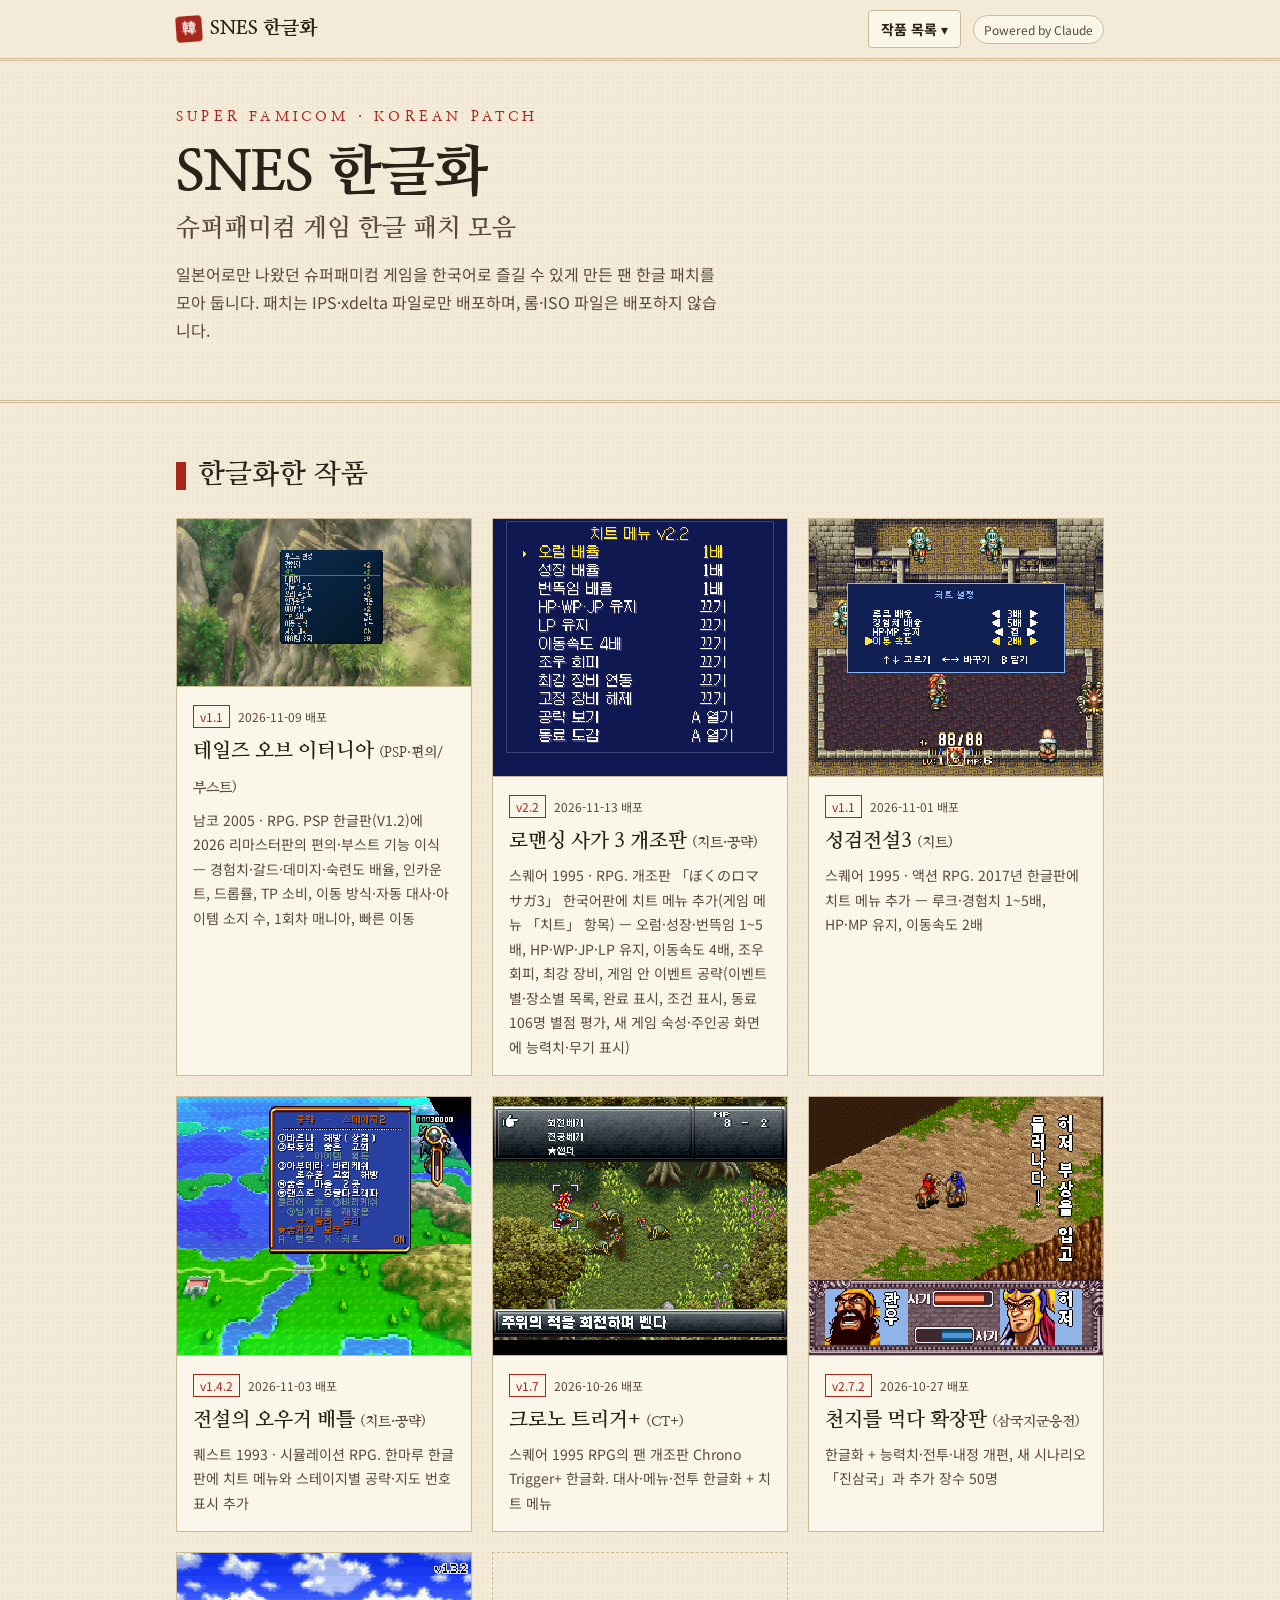
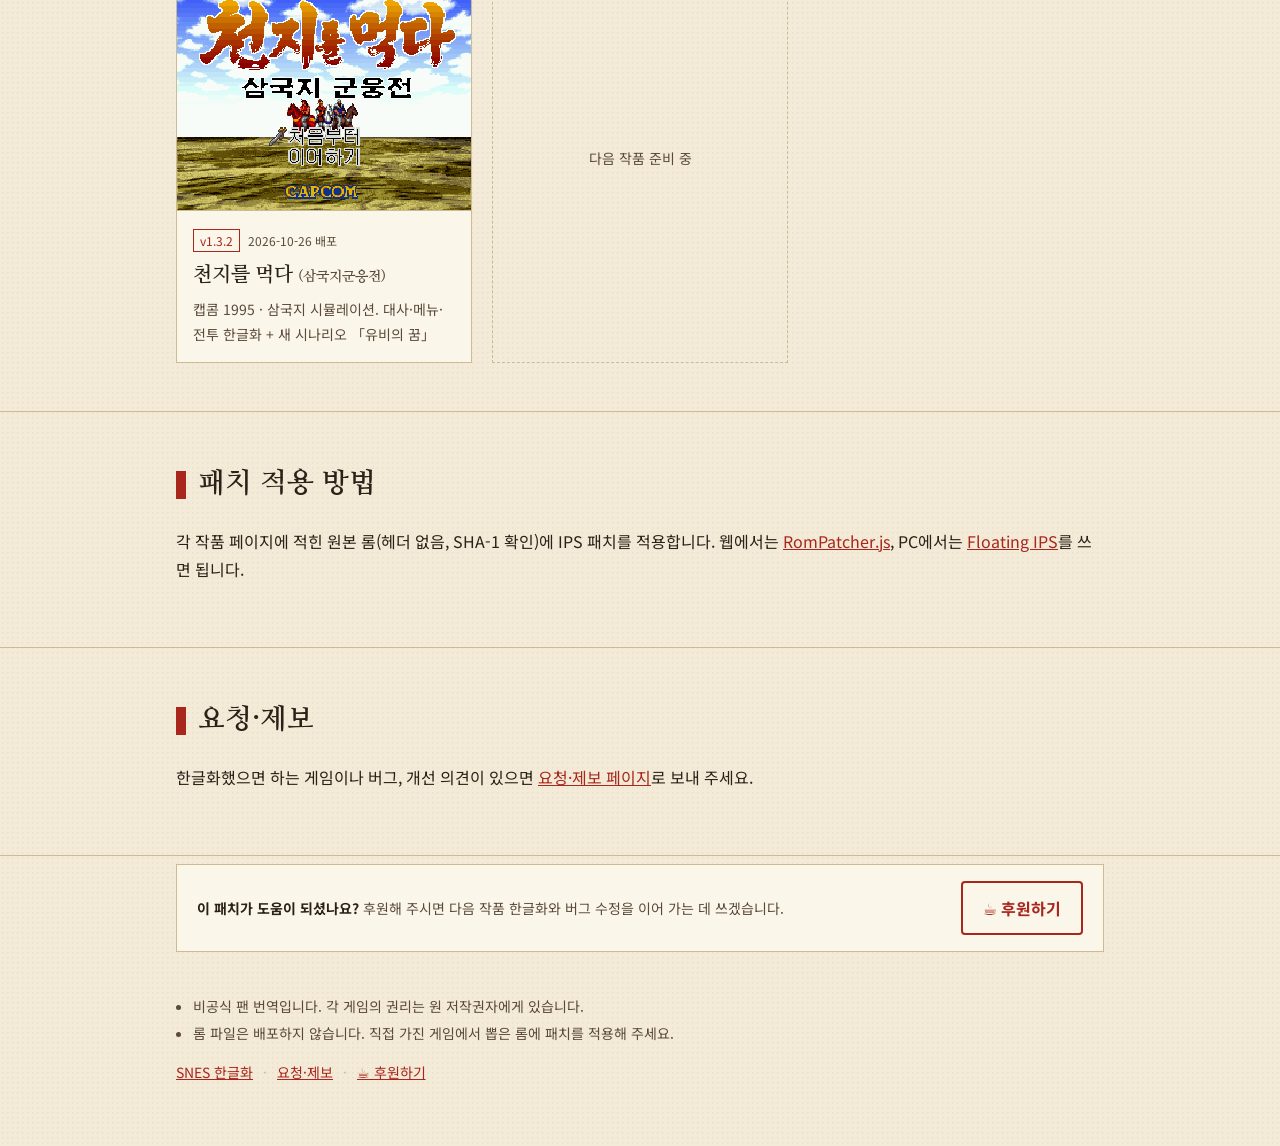
==== index.html @ 87974746 "RS3 cheat v2.2: drop warehouse gear item Co-Authored-By: Claude Opus 5.5 <noreply@anthropic.com> Cla" ====
<!doctype html>
<html lang="ko" data-gc="snes-korean"><head><meta charset="utf-8">
<meta name="viewport" content="width=device-width, initial-scale=1">
<title>SNES 한글화</title>
<meta name="description" content="슈퍼패미컴(SNES) 게임 팬 한글 패치 모음">
<link rel="preconnect" href="https://fonts.googleapis.com"><link rel="preconnect" href="https://fonts.gstatic.com" crossorigin>
<link href="https://fonts.googleapis.com/css2?family=Nanum+Myeongjo:wght@400;700;800&family=Noto+Sans+KR:wght@400;500;700&display=swap" rel="stylesheet">
<link rel="stylesheet" href="assets/style.css">
<script data-goatcounter="https://snes-korean.goatcounter.com/count" async src="//gc.zgo.at/count.js"></script>
</head><body>
<div class="bar"><div class="wrap">
 <a class="brand" href=""><i>韓</i><span>SNES 한글화</span></a><span class="sp"></span>
 <nav class="menu" aria-label="작품 목록"><button type="button" aria-expanded="false" aria-haspopup="true">작품 목록 ▾</button>
  <div class="list"><h6>한글화한 작품</h6><a href="eternia/">테일즈 오브 이터니아 (PSP·편의/부스트)<small>v1.1 · 2026-11-09</small></a><a href="rs3/">로맨싱 사가 3 개조판 (치트·공략)<small>v2.2 · 2026-11-13</small></a><a href="seiken3/">성검전설3 (치트)<small>v1.1 · 2026-11-01</small></a><a href="ogre/">전설의 오우거 배틀 (치트·공략)<small>v1.4.2 · 2026-11-03</small></a><a href="chrono/">크로노 트리거+ (CT+)<small>v1.7 · 2026-10-26</small></a><a href="tenchi-ex/">천지를 먹다 확장판 (삼국지군웅전)<small>v2.7.2 · 2026-10-27</small></a><a href="tenchi/">천지를 먹다 (삼국지군웅전)<small>v1.3.2 · 2026-10-26</small></a><h6>참여</h6><a class="req" href="request/">요청·제보<small>한글화 요청 · 버그 제보</small></a></div></nav>
 <span class="visits" hidden title="누적 방문자 (GoatCounter, 최대 4시간 늦게 반영)">누적 방문 <b>-</b></span>
 <a class="pwr" href="https://claude.ai" target="_blank" rel="noopener">Powered by Claude</a>
</div></div>
<header class="hero"><div class="wrap" style="grid-template-columns:1fr">
 <div><div class="kicker">SUPER FAMICOM · KOREAN PATCH</div><h1>SNES 한글화<small>슈퍼패미컴 게임 한글 패치 모음</small></h1>
 <p class="lead">일본어로만 나왔던 슈퍼패미컴 게임을 한국어로 즐길 수 있게 만든 팬 한글 패치를 모아 둡니다. 패치는 IPS·xdelta 파일로만 배포하며, 롬·ISO 파일은 배포하지 않습니다.</p></div>
</div></header>
<main>
<section><div class="wrap"><h2>한글화한 작품</h2><div class="games"><a class="game" href="eternia/"><img src="eternia/img/menu.png" alt="테일즈 오브 이터니아 부스트 설정 메뉴" width="480" height="272">
 <div><span class="v">v1.1</span><span class="d">2026-11-09 배포</span><h3>테일즈 오브 이터니아 <small>(PSP·편의/부스트)</small></h3><p>남코 2005 · RPG. PSP 한글판(V1.2)에 2026 리마스터판의 편의·부스트 기능 이식 — 경험치·갈드·데미지·숙련도 배율, 인카운트, 드롭률, TP 소비, 이동 방식·자동 대사·아이템 소지 수, 1회차 매니아, 빠른 이동</p></div></a><a class="game" href="rs3/"><img src="rs3/img/menu.png" alt="로맨싱 사가 3 개조판 치트 메뉴" width="256" height="224">
 <div><span class="v">v2.2</span><span class="d">2026-11-13 배포</span><h3>로맨싱 사가 3 개조판 <small>(치트·공략)</small></h3><p>스퀘어 1995 · RPG. 개조판 「ぼくのロマサガ3」 한국어판에 치트 메뉴 추가(게임 메뉴 「치트」 항목) — 오럼·성장·번뜩임 1~5배, HP·WP·JP·LP 유지, 이동속도 4배, 조우 회피, 최강 장비, 게임 안 이벤트 공략(이벤트별·장소별 목록, 완료 표시, 조건 표시, 동료 106명 별점 평가, 새 게임 숙성·주인공 화면에 능력치·무기 표시)</p></div></a><a class="game" href="seiken3/"><img src="seiken3/img/menu.png" alt="성검전설3 치트 메뉴" width="256" height="224">
 <div><span class="v">v1.1</span><span class="d">2026-11-01 배포</span><h3>성검전설3 <small>(치트)</small></h3><p>스퀘어 1995 · 액션 RPG. 2017년 한글판에 치트 메뉴 추가 — 루크·경험치 1~5배, HP·MP 유지, 이동속도 2배</p></div></a><a class="game" href="ogre/"><img src="ogre/img/guide.png" alt="전설의 오우거 배틀 공략 화면" width="256" height="224">
 <div><span class="v">v1.4.2</span><span class="d">2026-11-03 배포</span><h3>전설의 오우거 배틀 <small>(치트·공략)</small></h3><p>퀘스트 1993 · 시뮬레이션 RPG. 한마루 한글판에 치트 메뉴와 스테이지별 공략·지도 번호 표시 추가</p></div></a><a class="game" href="chrono/"><img src="chrono/img/battle_tech.png" alt="크로노 트리거+ (CT+) 타이틀 화면" width="256" height="224">
 <div><span class="v">v1.7</span><span class="d">2026-10-26 배포</span><h3>크로노 트리거+ <small>(CT+)</small></h3><p>스퀘어 1995 RPG의 팬 개조판 Chrono Trigger+ 한글화. 대사·메뉴·전투 한글화 + 치트 메뉴</p></div></a><a class="game" href="tenchi-ex/"><img src="tenchi-ex/img/hero.png" alt="천지를 먹다 확장판 (삼국지군웅전) 타이틀 화면" width="256" height="224">
 <div><span class="v">v2.7.2</span><span class="d">2026-10-27 배포</span><h3>천지를 먹다 확장판 <small>(삼국지군웅전)</small></h3><p>한글화 + 능력치·전투·내정 개편, 새 시나리오 「진삼국」과 추가 장수 50명</p></div></a><a class="game" href="tenchi/"><img src="tenchi/img/title.png" alt="천지를 먹다 (삼국지군웅전) 타이틀 화면" width="256" height="224">
 <div><span class="v">v1.3.2</span><span class="d">2026-10-26 배포</span><h3>천지를 먹다 <small>(삼국지군웅전)</small></h3><p>캡콤 1995 · 삼국지 시뮬레이션. 대사·메뉴·전투 한글화 + 새 시나리오 「유비의 꿈」</p></div></a><div class="soon">다음 작품 준비 중</div></div></div></section>
<section><div class="wrap"><h2>패치 적용 방법</h2>
 <p>각 작품 페이지에 적힌 원본 롬(헤더 없음, SHA-1 확인)에 IPS 패치를 적용합니다. 웹에서는 <a href="https://www.marcrobledo.com/RomPatcher.js/">RomPatcher.js</a>, PC에서는 <a href="https://github.com/Alcaro/Flips">Floating IPS</a>를 쓰면 됩니다.</p></div></section>
<section id="req"><div class="wrap"><h2>요청·제보</h2><p>한글화했으면 하는 게임이나 버그, 개선 의견이 있으면 <a href="request/">요청·제보 페이지</a>로 보내 주세요.</p></div></section>
</main>
<div class="support"><div class="wrap"><div class="sbox"><p><b>이 패치가 도움이 되셨나요?</b> 후원해 주시면 다음 작품 한글화와 버그 수정을 이어 가는 데 쓰겠습니다.</p><a class="btn sub" href="https://buymeacoffee.com/sneskorean" target="_blank" rel="noopener">☕ 후원하기</a></div></div></div>
<footer><div class="wrap"><ul><li>비공식 팬 번역입니다. 각 게임의 권리는 원 저작권자에게 있습니다.</li><li>롬 파일은 배포하지 않습니다. 직접 가진 게임에서 뽑은 롬에 패치를 적용해 주세요.</li></ul><p class="flinks"><a href="">SNES 한글화</a><span>·</span><a href="request/">요청·제보</a><span>·</span><a href="https://buymeacoffee.com/sneskorean" target="_blank" rel="noopener">☕ 후원하기</a></p></div></footer>
<script src="assets/site.js"></script>
</body></html>
---- assets/style.css ----
:root{--paper:#f3ead7;--paper2:#ebdfc4;--ink:#2a2118;--ink2:#5b4a3a;--red:#a8261c;--red2:#7d1a13;--line:#cdbb98;--card:#fbf6ea}
@media (prefers-color-scheme:dark){:root:not([data-theme="light"]){--paper:#1d1814;--paper2:#26201a;--ink:#efe4cf;--ink2:#bfae93;--red:#d4473a;--red2:#e3685c;--line:#4a3d30;--card:#241e18}}
:root[data-theme="dark"]{--paper:#1d1814;--paper2:#26201a;--ink:#efe4cf;--ink2:#bfae93;--red:#d4473a;--red2:#e3685c;--line:#4a3d30;--card:#241e18}
*{box-sizing:border-box}html{-webkit-text-size-adjust:100%}
body{margin:0;background:var(--paper);color:var(--ink);font:16px/1.75 "Noto Sans KR",system-ui,sans-serif;
 background-image:radial-gradient(rgba(120,90,50,.06) 1px,transparent 1px);background-size:5px 5px}
a{color:var(--red)}code{font-size:.82em;word-break:break-all;background:var(--paper2);padding:1px 4px;border-radius:3px}
.wrap{max-width:960px;margin:0 auto;padding:0 16px}
header.hero{padding:44px 0 40px;border-bottom:3px double var(--line)}
.hero .wrap{display:grid;grid-template-columns:1fr 300px;gap:40px;align-items:center}
.kicker{font-family:"Nanum Myeongjo",serif;color:var(--red);font-weight:700;letter-spacing:.3em;font-size:14px}
h1{font-family:"Nanum Myeongjo",serif;font-weight:800;font-size:clamp(34px,6vw,56px);line-height:1.15;margin:.2em 0 .1em;text-wrap:balance}
h1 small{display:block;font-size:.45em;color:var(--ink2);font-weight:700;margin-top:.4em}
.lead{color:var(--ink2);max-width:34em}
.btns{display:flex;gap:12px;flex-wrap:wrap;margin-top:22px}
.btn{display:inline-flex;align-items:center;gap:8px;padding:11px 20px;border-radius:4px;text-decoration:none;font-weight:700;border:2px solid var(--red)}
.btn.main{background:var(--red);color:#fff}.btn.sub{color:var(--red)}
.hero figure{margin:0;position:relative}
.hero figure img{width:100%;height:auto;image-rendering:pixelated;border:6px solid var(--card);box-shadow:0 0 0 1px var(--line),0 14px 30px rgba(60,30,10,.18)}
.stamp{position:absolute;right:-14px;bottom:-14px;width:72px;height:72px;background:var(--red);color:#fff;font:800 30px/72px "Nanum Myeongjo",serif;text-align:center;border-radius:6px;transform:rotate(-6deg);box-shadow:0 4px 10px rgba(0,0,0,.25)}
section{padding:48px 0;border-bottom:1px solid var(--line)}
h2{font-family:"Nanum Myeongjo",serif;font-size:28px;margin:0 0 18px;display:flex;align-items:center;gap:12px}
h2::before{content:"";width:10px;height:28px;background:var(--red);display:inline-block}
.two{display:grid;grid-template-columns:1.4fr 1fr;gap:36px}
.info{margin:0;display:grid;grid-template-columns:auto 1fr;gap:6px 16px;background:var(--card);border:1px solid var(--line);padding:18px 20px}
.info dt{color:var(--red);font-weight:700}.info dd{margin:0}
ul{padding-left:1.2em;margin:.4em 0}li{margin:.2em 0}
.note{color:var(--ink2);font-size:14px;border-left:3px solid var(--line);padding-left:12px}
.scen{display:grid;grid-template-columns:repeat(4,1fr);gap:14px;margin-bottom:28px}
.seal{background:var(--card);border:1px solid var(--line);padding:16px 10px;text-align:center;display:flex;flex-direction:column;align-items:center;gap:4px}
.seal .mark{width:56px;height:56px;border:3px solid var(--red);color:var(--red);font:800 26px/50px "Nanum Myeongjo",serif;border-radius:4px}
.seal.new .mark{background:var(--red);color:#fff}
.seal .yr{font-weight:700}.seal .ds{font-size:13px;color:var(--ink2)}
.dream{width:100%;border-collapse:collapse;background:var(--card);border:1px solid var(--line)}
.dream th,.dream td{padding:10px 14px;border-bottom:1px solid var(--line);text-align:left;vertical-align:top}
.dream th{width:5.5em;color:var(--red);font-family:"Nanum Myeongjo",serif}
.shots{display:grid;grid-template-columns:repeat(4,1fr);gap:14px}
.shots figure{margin:0}.shots img{width:100%;height:auto;image-rendering:pixelated;border:1px solid var(--line);display:block}
.shots figcaption{font-size:13px;color:var(--ink2);text-align:center;margin-top:4px}
.steps{list-style:none;padding:0;margin:0;counter-reset:s;display:grid;gap:14px}
.steps li{counter-increment:s;background:var(--card);border:1px solid var(--line);padding:16px 18px 16px 70px;position:relative}
.steps li::before{content:counter(s);position:absolute;left:18px;top:16px;width:36px;height:36px;border-radius:50%;background:var(--red);color:#fff;font:800 18px/36px "Nanum Myeongjo",serif;text-align:center}
.steps h4{margin:0 0 4px;font-size:17px}.steps p{margin:0;color:var(--ink2)}
.chg{margin-bottom:14px}.chg b{font-family:"Nanum Myeongjo",serif;color:var(--red);font-size:18px}
footer{padding:36px 0 48px;color:var(--ink2);font-size:14px}
@media (max-width:760px){.hero .wrap,.two{grid-template-columns:1fr}.hero figure{max-width:320px}.scen,.shots{grid-template-columns:repeat(2,1fr)}}

/* ---- 사이트 공통: 상단 바, 작품 메뉴, 목차 ---- */
html{scroll-padding-top:112px}
.bar{position:sticky;top:0;z-index:20;background:color-mix(in srgb,var(--paper) 92%,transparent);backdrop-filter:blur(6px);border-bottom:3px double var(--line)}
.bar .wrap{display:flex;align-items:center;gap:12px;height:58px}
.brand{font-family:"Nanum Myeongjo",serif;font-weight:800;font-size:19px;color:var(--ink);text-decoration:none;white-space:nowrap;display:flex;align-items:center;gap:8px}
.brand i{font-style:normal;width:26px;height:26px;background:var(--red);color:#fff;border-radius:4px;display:grid;place-items:center;font-size:14px;transform:rotate(-4deg)}
.crumb{font-size:15px;color:var(--ink2);white-space:nowrap;overflow:hidden;text-overflow:ellipsis;min-width:0}
.crumb b{color:var(--ink)}
.sp{flex:1}
.menu{position:relative}
.menu>button{font:inherit;font-size:14px;font-weight:700;color:var(--ink);background:var(--card);border:1px solid var(--line);border-radius:4px;padding:6px 12px;cursor:pointer;white-space:nowrap}
.menu>button:hover,.menu.open>button{border-color:var(--red);color:var(--red)}
.menu .list{display:none;position:absolute;right:0;top:calc(100% + 8px);width:min(320px,calc(100vw - 32px));background:var(--card);border:1px solid var(--line);box-shadow:0 12px 28px rgba(40,20,5,.18);padding:8px}
.menu.open .list{display:block}
.menu .list h6{margin:4px 8px 6px;font-size:12px;color:var(--ink2);font-weight:500;letter-spacing:.1em}
.menu .list a{display:block;padding:8px 10px;color:var(--ink);text-decoration:none;border-radius:4px}
.menu .list a small{display:block;color:var(--ink2);font-size:12px}
.menu .list a:hover,.menu .list a[aria-current]{background:var(--paper2)}
.menu .list a[aria-current]{border-left:3px solid var(--red)}
.dream.wide th{width:9em}@media (max-width:640px){.dream.wide th{width:6.5em}}
.visits{font-size:12px;color:var(--ink2);white-space:nowrap;border:1px solid var(--line);background:var(--paper2);padding:3px 10px;border-radius:99px}.visits b{color:var(--red);font-variant-numeric:tabular-nums}
.pwr{font-size:12px;color:var(--ink2);text-decoration:none;border:1px solid var(--line);background:var(--card);padding:3px 10px;border-radius:99px;white-space:nowrap}
.pwr:hover{color:var(--red);border-color:var(--red)}
.toc{position:sticky;top:61px;z-index:15;background:var(--paper);border-bottom:1px solid var(--line)}
.toc .wrap{display:flex;gap:4px;overflow-x:auto;scrollbar-width:none;height:46px;align-items:center}
.toc .wrap::-webkit-scrollbar{display:none}
.toc span{font-size:12px;color:var(--ink2);margin-right:6px;white-space:nowrap;letter-spacing:.1em}
.toc a{font-size:14px;color:var(--ink2);text-decoration:none;padding:5px 10px;border-radius:99px;white-space:nowrap}
.toc a:hover{color:var(--ink)}.toc a.on{background:var(--red);color:#fff}
/* ---- 첫 화면(작품 목록) ---- */
.games{display:grid;grid-template-columns:repeat(auto-fill,minmax(280px,1fr));gap:20px}
.game{display:flex;flex-direction:column;background:var(--card);border:1px solid var(--line);text-decoration:none;color:var(--ink);transition:transform .15s,box-shadow .15s}
.game:hover{transform:translateY(-3px);box-shadow:0 12px 24px rgba(60,30,10,.15)}
.game img{width:100%;height:auto;image-rendering:pixelated;display:block;border-bottom:1px solid var(--line)}
.game div{padding:14px 16px 16px}.game h3{font-family:"Nanum Myeongjo",serif;margin:0 0 4px;font-size:20px}
.game h3 small{font-size:14px;color:var(--ink2);font-weight:700}
.game .v{display:inline-block;font-size:12px;color:var(--red);border:1px solid var(--red);padding:0 6px;margin-bottom:6px}
.game p{margin:0;color:var(--ink2);font-size:14px}
.soon{border:1px dashed var(--line);display:grid;place-items:center;color:var(--ink2);min-height:160px;font-size:14px}
@media (max-width:430px){.brand span{display:none}}
@media (max-width:380px){.bar .wrap{gap:5px!important}.menu>button{font-size:12px!important;padding:4px 7px!important}.visits,.pwr{font-size:10.5px!important;padding:3px 6px!important}}
@media (max-width:640px){.visits{font-size:11px;padding:3px 7px}.menu{position:static}.menu .list{position:fixed;left:16px;right:16px;top:64px;width:auto}.bar .wrap{gap:8px}.menu>button{padding:5px 9px;font-size:13px}.crumb{display:none}.brand{font-size:17px}.pwr{font-size:11px;padding:3px 8px}html{scroll-padding-top:110px}}

.game .d{display:inline-block;font-size:12px;color:var(--ink2);margin:0 0 6px 8px}
.chg .date{font-size:13px;color:var(--ink2);margin-left:6px}
.list small{white-space:nowrap}
.support{padding:8px 0 0}.sbox{display:flex;align-items:center;justify-content:space-between;gap:16px;background:var(--card);border:1px solid var(--line);padding:16px 20px}.sbox p{margin:0;color:var(--ink2);font-size:14px}.sbox b{color:var(--ink)}.sbox small{font-size:12px}.sbox .btn{flex:none;white-space:nowrap}@media (max-width:640px){.sbox{flex-direction:column;align-items:flex-start}}
h2 .tag{font-family:"Noto Sans KR",sans-serif;font-size:12px;font-weight:500;color:var(--ink2);border:1px solid var(--line);padding:2px 8px;border-radius:99px;vertical-align:middle;margin-left:8px}.note-list{color:var(--ink2);font-size:14px;margin-top:18px}.bugrep{margin-top:10px;font-size:14px}.bugrep a{color:var(--red)}
.giscus-wrap{margin-top:18px;background:var(--card);border:1px solid var(--line);padding:16px}
.flinks{display:flex;flex-wrap:wrap;gap:6px 10px;align-items:center}.flinks span{color:var(--line)}
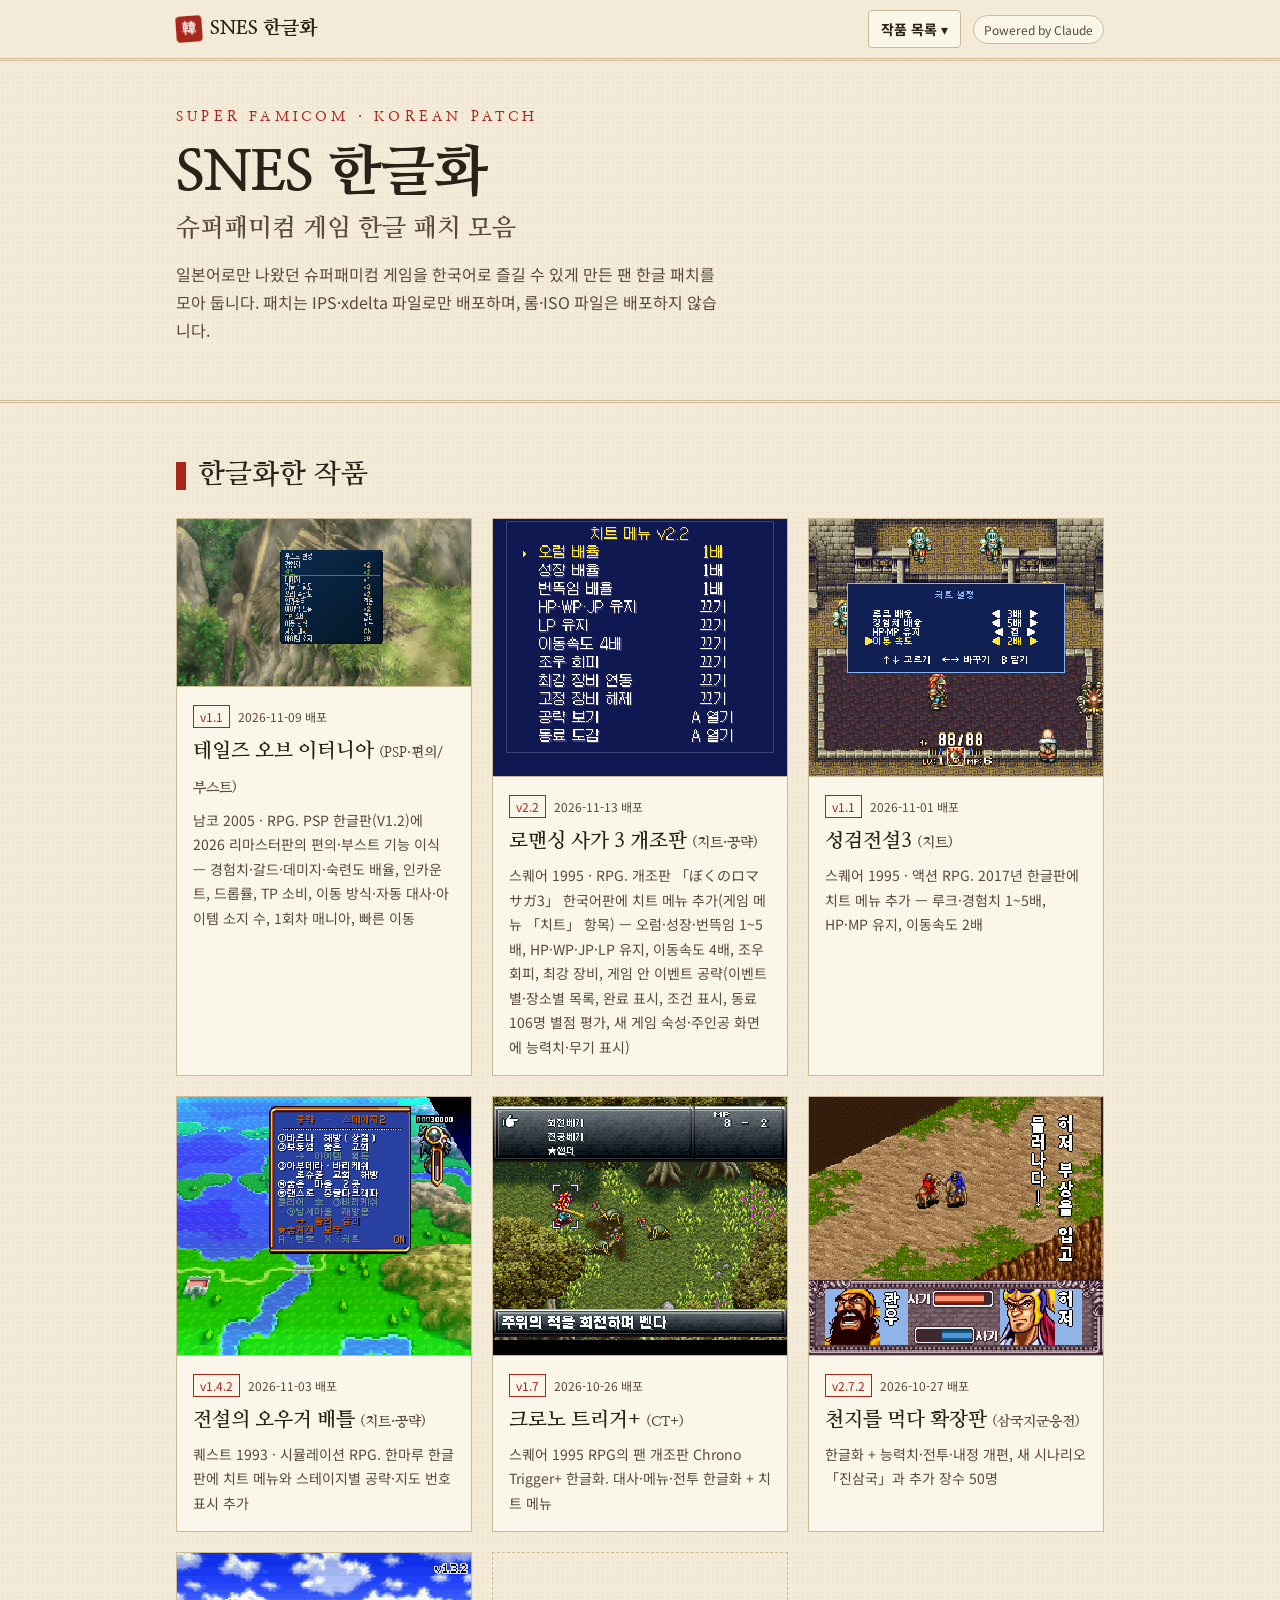
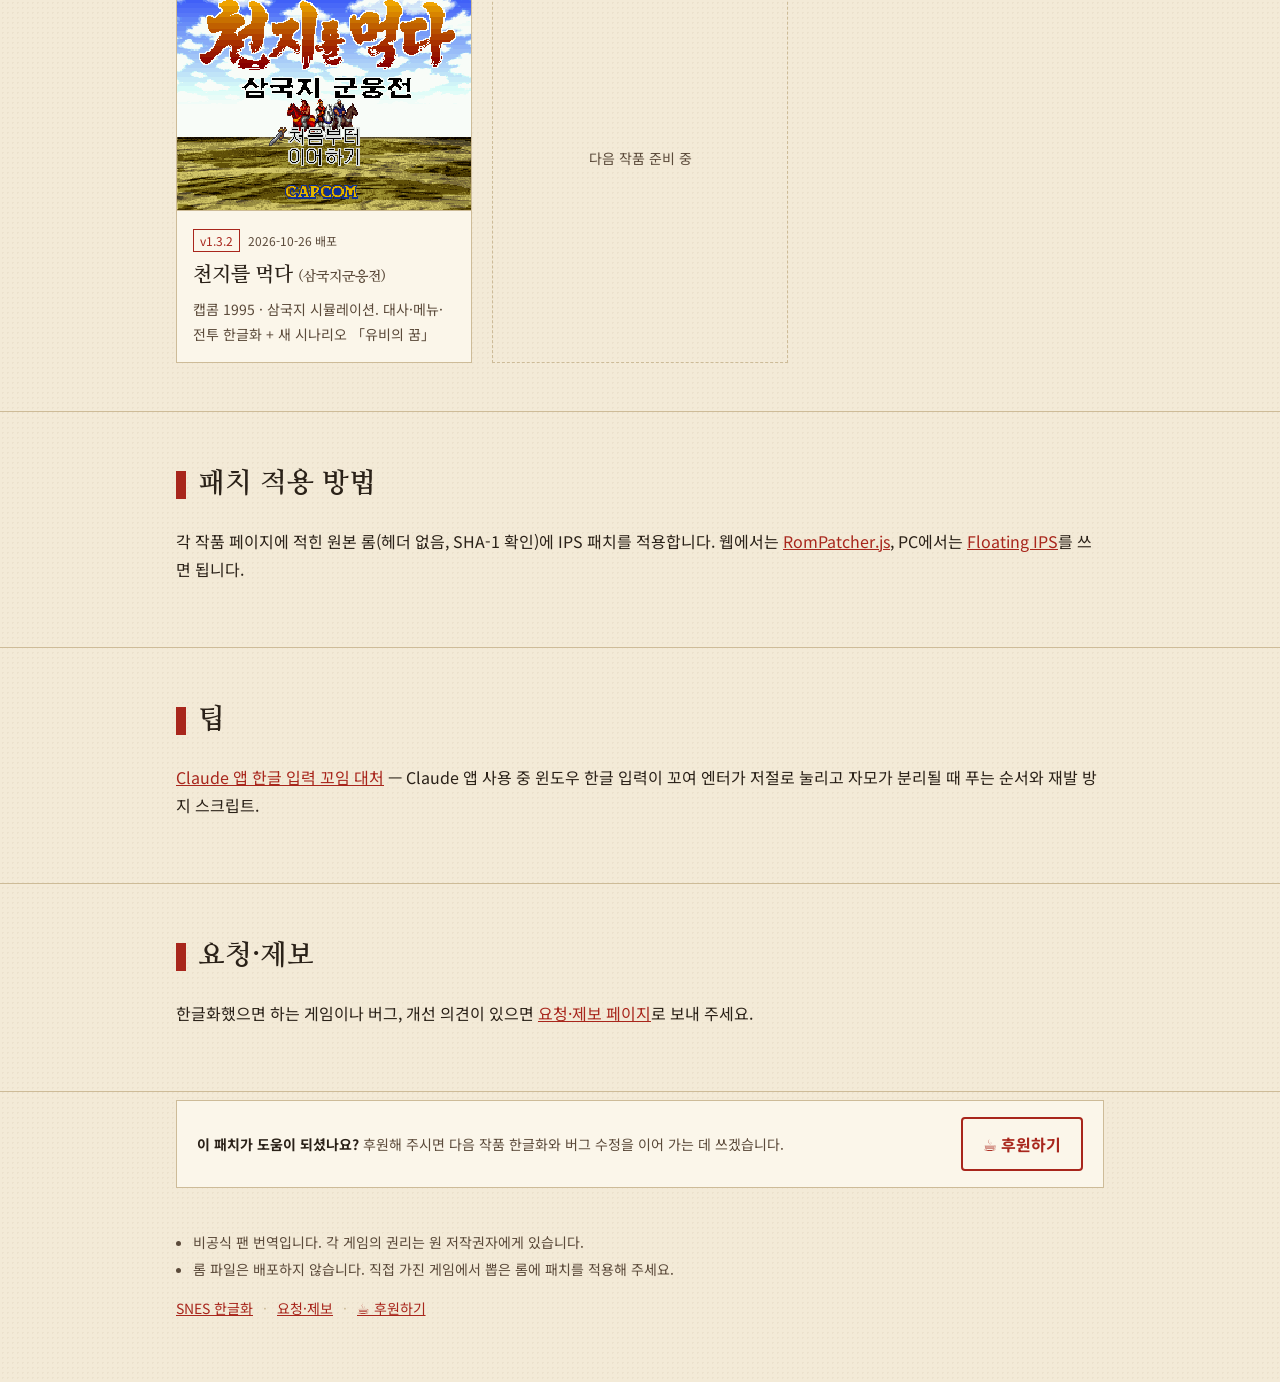
==== commit 5f6c2f04: "팁 페이지: Claude 앱 한글 입력 꼬임 대처 + 재발 방지 스크립트 Co-Authored-By: Claude Opus 5.5 <noreply@anthropic.com> Cla" ====
--- a/index.html
+++ b/index.html
@@ -11,7 +11,7 @@
 <div class="bar"><div class="wrap">
  <a class="brand" href=""><i>韓</i><span>SNES 한글화</span></a><span class="sp"></span>
  <nav class="menu" aria-label="작품 목록"><button type="button" aria-expanded="false" aria-haspopup="true">작품 목록 ▾</button>
-  <div class="list"><h6>한글화한 작품</h6><a href="eternia/">테일즈 오브 이터니아 (PSP·편의/부스트)<small>v1.1 · 2026-11-09</small></a><a href="rs3/">로맨싱 사가 3 개조판 (치트·공략)<small>v2.2 · 2026-11-13</small></a><a href="seiken3/">성검전설3 (치트)<small>v1.1 · 2026-11-01</small></a><a href="ogre/">전설의 오우거 배틀 (치트·공략)<small>v1.4.2 · 2026-11-03</small></a><a href="chrono/">크로노 트리거+ (CT+)<small>v1.7 · 2026-10-26</small></a><a href="tenchi-ex/">천지를 먹다 확장판 (삼국지군웅전)<small>v2.7.2 · 2026-10-27</small></a><a href="tenchi/">천지를 먹다 (삼국지군웅전)<small>v1.3.2 · 2026-10-26</small></a><h6>참여</h6><a class="req" href="request/">요청·제보<small>한글화 요청 · 버그 제보</small></a></div></nav>
+  <div class="list"><h6>한글화한 작품</h6><a href="eternia/">테일즈 오브 이터니아 (PSP·편의/부스트)<small>v1.1 · 2026-11-09</small></a><a href="rs3/">로맨싱 사가 3 개조판 (치트·공략)<small>v2.2.1 · 2026-11-13</small></a><a href="seiken3/">성검전설3 (치트)<small>v1.1 · 2026-11-01</small></a><a href="ogre/">전설의 오우거 배틀 (치트·공략)<small>v1.4.2 · 2026-11-03</small></a><a href="chrono/">크로노 트리거+ (CT+)<small>v1.7 · 2026-10-26</small></a><a href="tenchi-ex/">천지를 먹다 확장판 (삼국지군웅전)<small>v2.7.2 · 2026-10-27</small></a><a href="tenchi/">천지를 먹다 (삼국지군웅전)<small>v1.3.2 · 2026-10-26</small></a><h6>팁</h6><a href="claude-ime/">Claude 앱 한글 입력 꼬임 대처<small>엔터 무한 입력 · 자모 분리</small></a><h6>참여</h6><a class="req" href="request/">요청·제보<small>한글화 요청 · 버그 제보</small></a></div></nav>
  <span class="visits" hidden title="누적 방문자 (GoatCounter, 최대 4시간 늦게 반영)">누적 방문 <b>-</b></span>
  <a class="pwr" href="https://claude.ai" target="_blank" rel="noopener">Powered by Claude</a>
 </div></div>
@@ -30,6 +30,7 @@
  <div><span class="v">v1.3.2</span><span class="d">2026-10-26 배포</span><h3>천지를 먹다 <small>(삼국지군웅전)</small></h3><p>캡콤 1995 · 삼국지 시뮬레이션. 대사·메뉴·전투 한글화 + 새 시나리오 「유비의 꿈」</p></div></a><div class="soon">다음 작품 준비 중</div></div></div></section>
 <section><div class="wrap"><h2>패치 적용 방법</h2>
  <p>각 작품 페이지에 적힌 원본 롬(헤더 없음, SHA-1 확인)에 IPS 패치를 적용합니다. 웹에서는 <a href="https://www.marcrobledo.com/RomPatcher.js/">RomPatcher.js</a>, PC에서는 <a href="https://github.com/Alcaro/Flips">Floating IPS</a>를 쓰면 됩니다.</p></div></section>
+<section id="tip"><div class="wrap"><h2>팁</h2><p><a href="claude-ime/">Claude 앱 한글 입력 꼬임 대처</a> — Claude 앱 사용 중 윈도우 한글 입력이 꼬여 엔터가 저절로 눌리고 자모가 분리될 때 푸는 순서와 재발 방지 스크립트.</p></div></section>
 <section id="req"><div class="wrap"><h2>요청·제보</h2><p>한글화했으면 하는 게임이나 버그, 개선 의견이 있으면 <a href="request/">요청·제보 페이지</a>로 보내 주세요.</p></div></section>
 </main>
 <div class="support"><div class="wrap"><div class="sbox"><p><b>이 패치가 도움이 되셨나요?</b> 후원해 주시면 다음 작품 한글화와 버그 수정을 이어 가는 데 쓰겠습니다.</p><a class="btn sub" href="https://buymeacoffee.com/sneskorean" target="_blank" rel="noopener">☕ 후원하기</a></div></div></div>
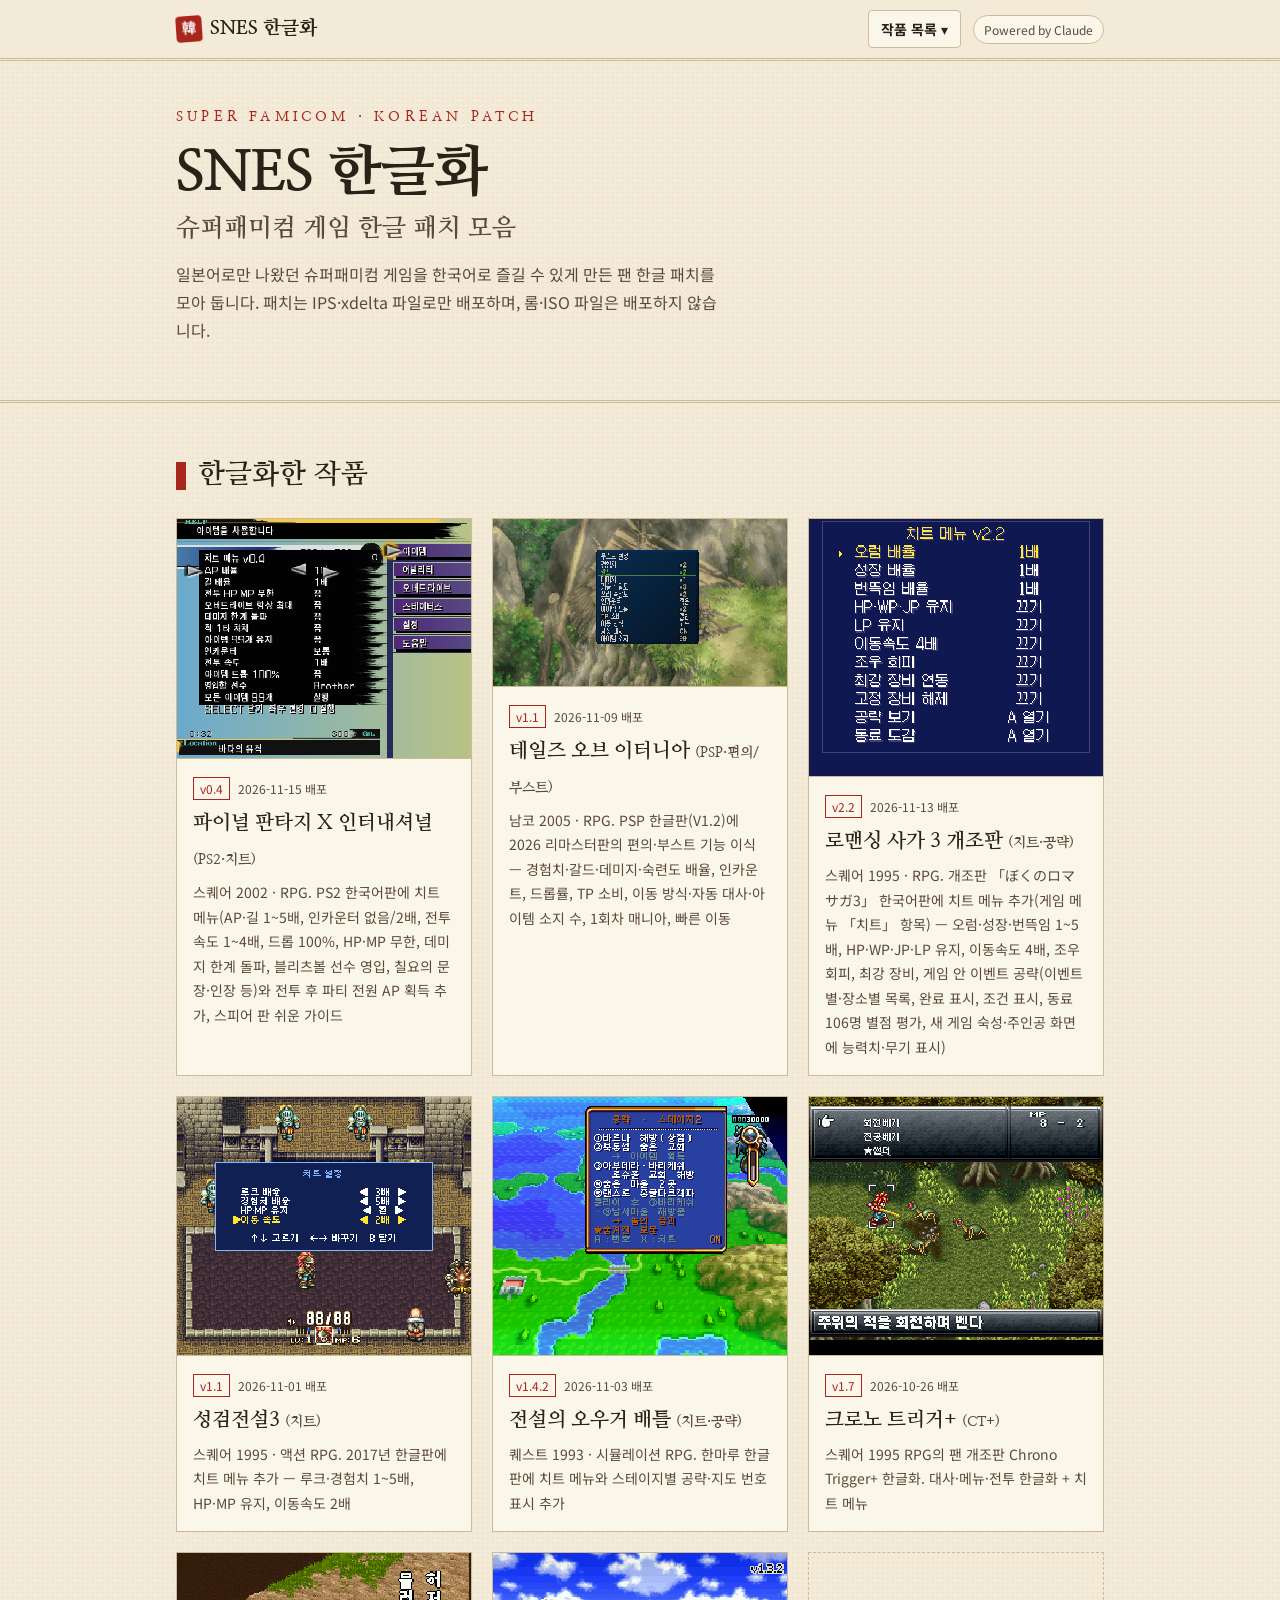
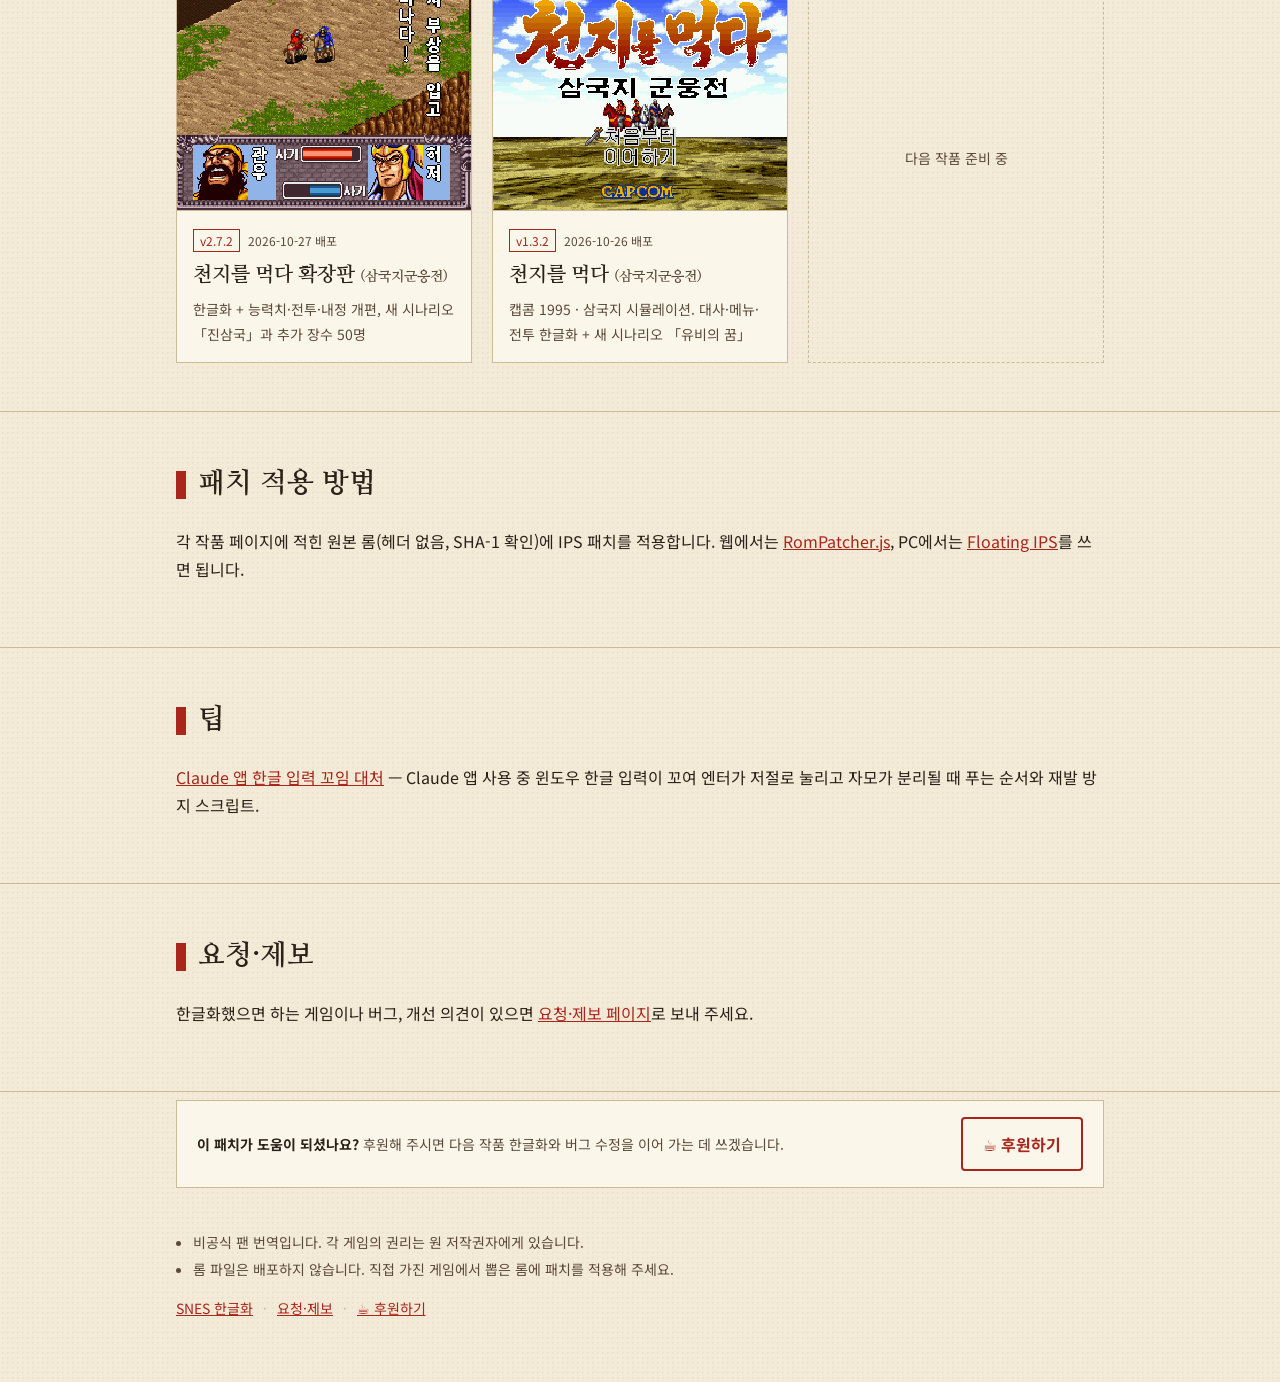
==== commit 71fede7f: "파이널 판타지 X 인터내셔널 한국판(PS2) 치트 패치 v0.4 페이지 추가 - 치트 메뉴 21항목, 전투 후 파티 전원 AP, 스피어 판 쉬운 가이드 - xdelta v0.4(치" ====
--- a/index.html
+++ b/index.html
@@ -11,7 +11,7 @@
 <div class="bar"><div class="wrap">
  <a class="brand" href=""><i>韓</i><span>SNES 한글화</span></a><span class="sp"></span>
  <nav class="menu" aria-label="작품 목록"><button type="button" aria-expanded="false" aria-haspopup="true">작품 목록 ▾</button>
-  <div class="list"><h6>한글화한 작품</h6><a href="eternia/">테일즈 오브 이터니아 (PSP·편의/부스트)<small>v1.1 · 2026-11-09</small></a><a href="rs3/">로맨싱 사가 3 개조판 (치트·공략)<small>v2.2.1 · 2026-11-13</small></a><a href="seiken3/">성검전설3 (치트)<small>v1.1 · 2026-11-01</small></a><a href="ogre/">전설의 오우거 배틀 (치트·공략)<small>v1.4.2 · 2026-11-03</small></a><a href="chrono/">크로노 트리거+ (CT+)<small>v1.7 · 2026-10-26</small></a><a href="tenchi-ex/">천지를 먹다 확장판 (삼국지군웅전)<small>v2.7.2 · 2026-10-27</small></a><a href="tenchi/">천지를 먹다 (삼국지군웅전)<small>v1.3.2 · 2026-10-26</small></a><h6>팁</h6><a href="claude-ime/">Claude 앱 한글 입력 꼬임 대처<small>엔터 무한 입력 · 자모 분리</small></a><h6>참여</h6><a class="req" href="request/">요청·제보<small>한글화 요청 · 버그 제보</small></a></div></nav>
+  <div class="list"><h6>한글화한 작품</h6><a href="ffx/">파이널 판타지 X 인터내셔널 (PS2·치트)<small>v0.4 · 2026-11-15</small></a><a href="eternia/">테일즈 오브 이터니아 (PSP·편의/부스트)<small>v1.1 · 2026-11-09</small></a><a href="rs3/">로맨싱 사가 3 개조판 (치트·공략)<small>v2.2.1 · 2026-11-13</small></a><a href="seiken3/">성검전설3 (치트)<small>v1.1 · 2026-11-01</small></a><a href="ogre/">전설의 오우거 배틀 (치트·공략)<small>v1.4.2 · 2026-11-03</small></a><a href="chrono/">크로노 트리거+ (CT+)<small>v1.7 · 2026-10-26</small></a><a href="tenchi-ex/">천지를 먹다 확장판 (삼국지군웅전)<small>v2.7.2 · 2026-10-27</small></a><a href="tenchi/">천지를 먹다 (삼국지군웅전)<small>v1.3.2 · 2026-10-26</small></a><h6>팁</h6><a href="claude-ime/">Claude 앱 한글 입력 꼬임 대처<small>엔터 무한 입력 · 자모 분리</small></a><h6>참여</h6><a class="req" href="request/">요청·제보<small>한글화 요청 · 버그 제보</small></a></div></nav>
  <span class="visits" hidden title="누적 방문자 (GoatCounter, 최대 4시간 늦게 반영)">누적 방문 <b>-</b></span>
  <a class="pwr" href="https://claude.ai" target="_blank" rel="noopener">Powered by Claude</a>
 </div></div>
@@ -20,7 +20,8 @@
  <p class="lead">일본어로만 나왔던 슈퍼패미컴 게임을 한국어로 즐길 수 있게 만든 팬 한글 패치를 모아 둡니다. 패치는 IPS·xdelta 파일로만 배포하며, 롬·ISO 파일은 배포하지 않습니다.</p></div>
 </div></header>
 <main>
-<section><div class="wrap"><h2>한글화한 작품</h2><div class="games"><a class="game" href="eternia/"><img src="eternia/img/menu.png" alt="테일즈 오브 이터니아 부스트 설정 메뉴" width="480" height="272">
+<section><div class="wrap"><h2>한글화한 작품</h2><div class="games"><a class="game" href="ffx/"><img src="ffx/img/menu.png" alt="파이널 판타지 X 치트 메뉴" width="512" height="416">
+ <div><span class="v">v0.4</span><span class="d">2026-11-15 배포</span><h3>파이널 판타지 X 인터내셔널 <small>(PS2·치트)</small></h3><p>스퀘어 2002 · RPG. PS2 한국어판에 치트 메뉴(AP·길 1~5배, 인카운터 없음/2배, 전투 속도 1~4배, 드롭 100%, HP·MP 무한, 데미지 한계 돌파, 블리츠볼 선수 영입, 칠요의 문장·인장 등)와 전투 후 파티 전원 AP 획득 추가, 스피어 판 쉬운 가이드</p></div></a><a class="game" href="eternia/"><img src="eternia/img/menu.png" alt="테일즈 오브 이터니아 부스트 설정 메뉴" width="480" height="272">
  <div><span class="v">v1.1</span><span class="d">2026-11-09 배포</span><h3>테일즈 오브 이터니아 <small>(PSP·편의/부스트)</small></h3><p>남코 2005 · RPG. PSP 한글판(V1.2)에 2026 리마스터판의 편의·부스트 기능 이식 — 경험치·갈드·데미지·숙련도 배율, 인카운트, 드롭률, TP 소비, 이동 방식·자동 대사·아이템 소지 수, 1회차 매니아, 빠른 이동</p></div></a><a class="game" href="rs3/"><img src="rs3/img/menu.png" alt="로맨싱 사가 3 개조판 치트 메뉴" width="256" height="224">
  <div><span class="v">v2.2</span><span class="d">2026-11-13 배포</span><h3>로맨싱 사가 3 개조판 <small>(치트·공략)</small></h3><p>스퀘어 1995 · RPG. 개조판 「ぼくのロマサガ3」 한국어판에 치트 메뉴 추가(게임 메뉴 「치트」 항목) — 오럼·성장·번뜩임 1~5배, HP·WP·JP·LP 유지, 이동속도 4배, 조우 회피, 최강 장비, 게임 안 이벤트 공략(이벤트별·장소별 목록, 완료 표시, 조건 표시, 동료 106명 별점 평가, 새 게임 숙성·주인공 화면에 능력치·무기 표시)</p></div></a><a class="game" href="seiken3/"><img src="seiken3/img/menu.png" alt="성검전설3 치트 메뉴" width="256" height="224">
  <div><span class="v">v1.1</span><span class="d">2026-11-01 배포</span><h3>성검전설3 <small>(치트)</small></h3><p>스퀘어 1995 · 액션 RPG. 2017년 한글판에 치트 메뉴 추가 — 루크·경험치 1~5배, HP·MP 유지, 이동속도 2배</p></div></a><a class="game" href="ogre/"><img src="ogre/img/guide.png" alt="전설의 오우거 배틀 공략 화면" width="256" height="224">
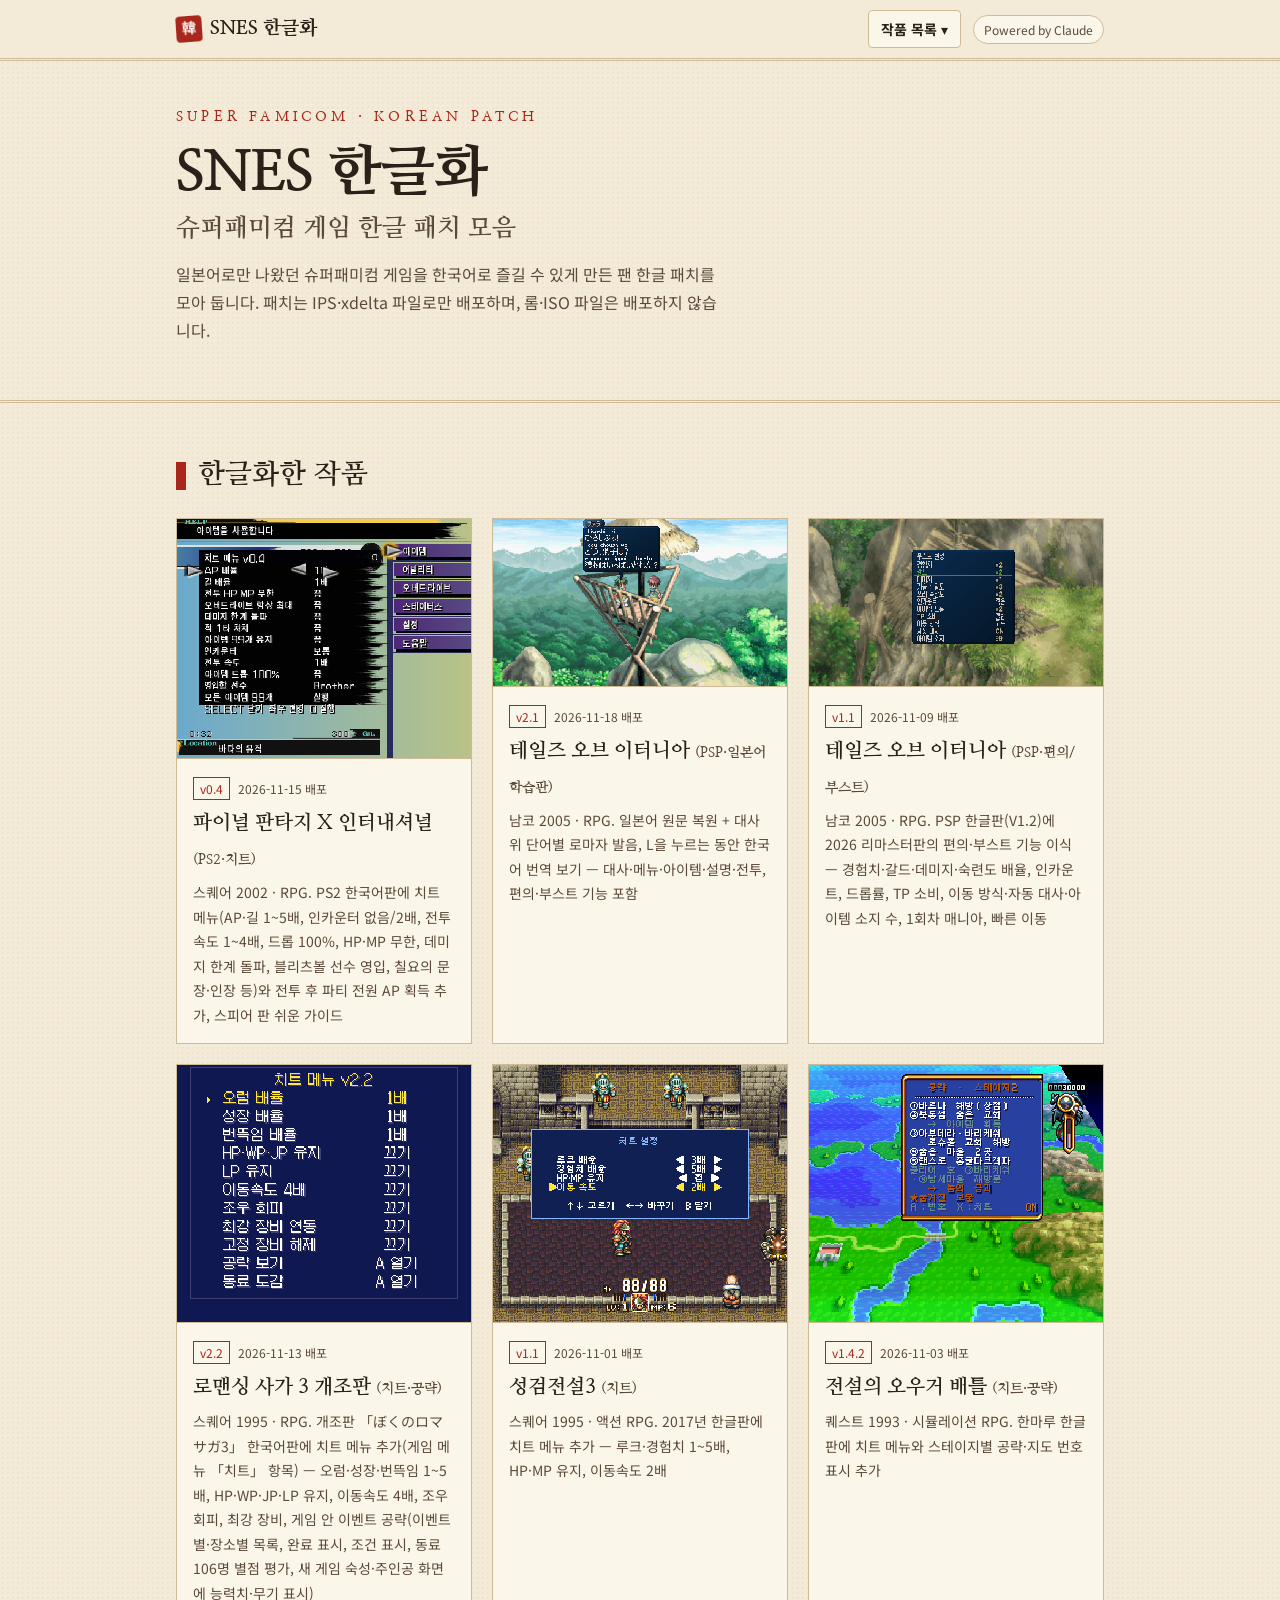
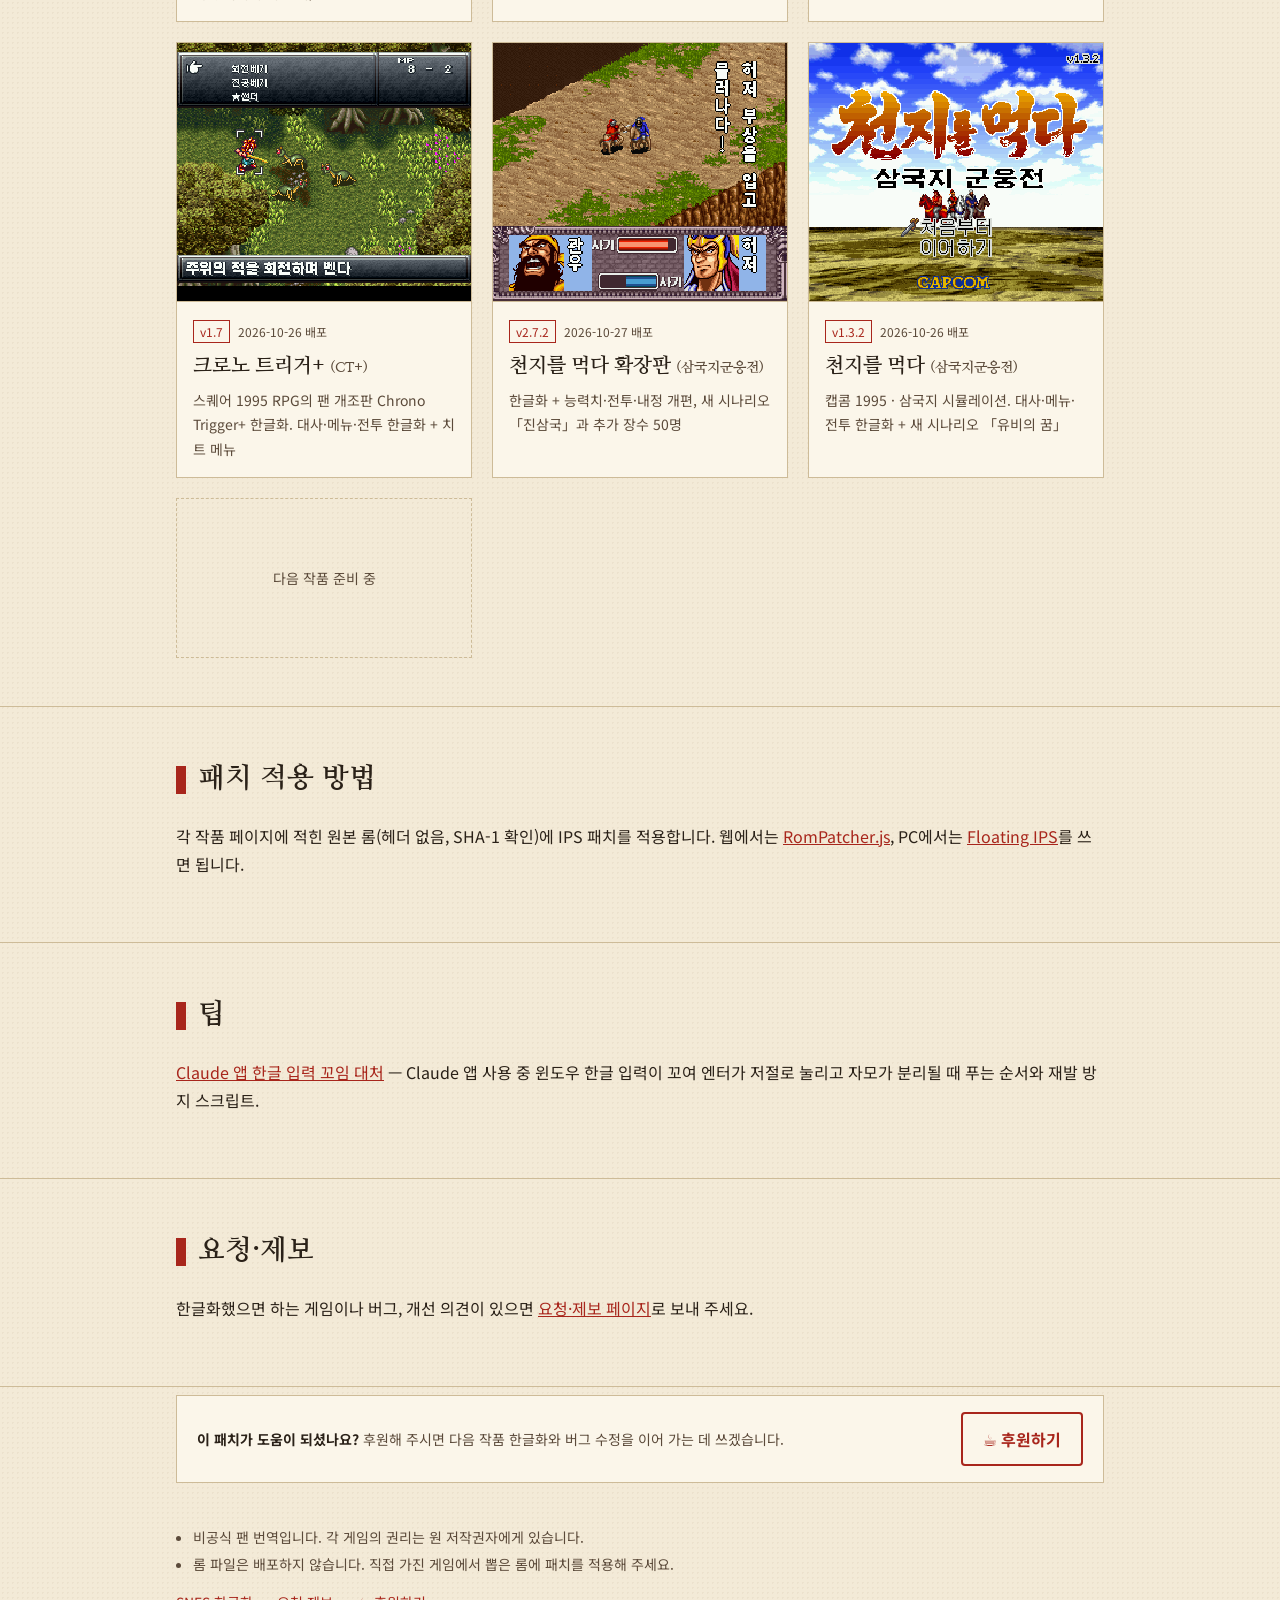
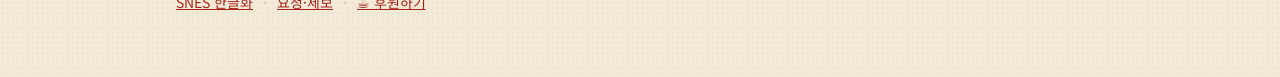
==== commit 0d3808e9: "테일즈 오브 이터니아 PSP 일본어 학습판 v2.1 추가 Co-Authored-By: Claude Opus 5.5 <noreply@anthropic.com> Claude-Sessi" ====
--- a/index.html
+++ b/index.html
@@ -11,7 +11,7 @@
 <div class="bar"><div class="wrap">
  <a class="brand" href=""><i>韓</i><span>SNES 한글화</span></a><span class="sp"></span>
  <nav class="menu" aria-label="작품 목록"><button type="button" aria-expanded="false" aria-haspopup="true">작품 목록 ▾</button>
-  <div class="list"><h6>한글화한 작품</h6><a href="ffx/">파이널 판타지 X 인터내셔널 (PS2·치트)<small>v0.4 · 2026-11-15</small></a><a href="eternia/">테일즈 오브 이터니아 (PSP·편의/부스트)<small>v1.1 · 2026-11-09</small></a><a href="rs3/">로맨싱 사가 3 개조판 (치트·공략)<small>v2.2.1 · 2026-11-13</small></a><a href="seiken3/">성검전설3 (치트)<small>v1.1 · 2026-11-01</small></a><a href="ogre/">전설의 오우거 배틀 (치트·공략)<small>v1.4.2 · 2026-11-03</small></a><a href="chrono/">크로노 트리거+ (CT+)<small>v1.7 · 2026-10-26</small></a><a href="tenchi-ex/">천지를 먹다 확장판 (삼국지군웅전)<small>v2.7.2 · 2026-10-27</small></a><a href="tenchi/">천지를 먹다 (삼국지군웅전)<small>v1.3.2 · 2026-10-26</small></a><h6>팁</h6><a href="claude-ime/">Claude 앱 한글 입력 꼬임 대처<small>엔터 무한 입력 · 자모 분리</small></a><h6>참여</h6><a class="req" href="request/">요청·제보<small>한글화 요청 · 버그 제보</small></a></div></nav>
+  <div class="list"><h6>한글화한 작품</h6><a href="ffx/">파이널 판타지 X 인터내셔널 (PS2·치트)<small>v0.4 · 2026-11-15</small></a><a href="eternia-jp/">테일즈 오브 이터니아 (PSP·일본어 학습판)<small>v2.1 · 2026-11-18</small></a><a href="eternia/">테일즈 오브 이터니아 (PSP·편의/부스트)<small>v1.1 · 2026-11-09</small></a><a href="rs3/">로맨싱 사가 3 개조판 (치트·공략)<small>v2.2.1 · 2026-11-13</small></a><a href="seiken3/">성검전설3 (치트)<small>v1.1 · 2026-11-01</small></a><a href="ogre/">전설의 오우거 배틀 (치트·공략)<small>v1.4.2 · 2026-11-03</small></a><a href="chrono/">크로노 트리거+ (CT+)<small>v1.7 · 2026-10-26</small></a><a href="tenchi-ex/">천지를 먹다 확장판 (삼국지군웅전)<small>v2.7.2 · 2026-10-27</small></a><a href="tenchi/">천지를 먹다 (삼국지군웅전)<small>v1.3.2 · 2026-10-26</small></a><h6>팁</h6><a href="claude-ime/">Claude 앱 한글 입력 꼬임 대처<small>엔터 무한 입력 · 자모 분리</small></a><h6>참여</h6><a class="req" href="request/">요청·제보<small>한글화 요청 · 버그 제보</small></a></div></nav>
  <span class="visits" hidden title="누적 방문자 (GoatCounter, 최대 4시간 늦게 반영)">누적 방문 <b>-</b></span>
  <a class="pwr" href="https://claude.ai" target="_blank" rel="noopener">Powered by Claude</a>
 </div></div>
@@ -21,7 +21,8 @@
 </div></header>
 <main>
 <section><div class="wrap"><h2>한글화한 작품</h2><div class="games"><a class="game" href="ffx/"><img src="ffx/img/menu.png" alt="파이널 판타지 X 치트 메뉴" width="512" height="416">
- <div><span class="v">v0.4</span><span class="d">2026-11-15 배포</span><h3>파이널 판타지 X 인터내셔널 <small>(PS2·치트)</small></h3><p>스퀘어 2002 · RPG. PS2 한국어판에 치트 메뉴(AP·길 1~5배, 인카운터 없음/2배, 전투 속도 1~4배, 드롭 100%, HP·MP 무한, 데미지 한계 돌파, 블리츠볼 선수 영입, 칠요의 문장·인장 등)와 전투 후 파티 전원 AP 획득 추가, 스피어 판 쉬운 가이드</p></div></a><a class="game" href="eternia/"><img src="eternia/img/menu.png" alt="테일즈 오브 이터니아 부스트 설정 메뉴" width="480" height="272">
+ <div><span class="v">v0.4</span><span class="d">2026-11-15 배포</span><h3>파이널 판타지 X 인터내셔널 <small>(PS2·치트)</small></h3><p>스퀘어 2002 · RPG. PS2 한국어판에 치트 메뉴(AP·길 1~5배, 인카운터 없음/2배, 전투 속도 1~4배, 드롭 100%, HP·MP 무한, 데미지 한계 돌파, 블리츠볼 선수 영입, 칠요의 문장·인장 등)와 전투 후 파티 전원 AP 획득 추가, 스피어 판 쉬운 가이드</p></div></a><a class="game" href="eternia-jp/"><img src="eternia-jp/img/hero.png" alt="테일즈 오브 이터니아 일본어 학습판 대화창" width="480" height="272">
+ <div><span class="v">v2.1</span><span class="d">2026-11-18 배포</span><h3>테일즈 오브 이터니아 <small>(PSP·일본어 학습판)</small></h3><p>남코 2005 · RPG. 일본어 원문 복원 + 대사 위 단어별 로마자 발음, L을 누르는 동안 한국어 번역 보기 — 대사·메뉴·아이템·설명·전투, 편의·부스트 기능 포함</p></div></a><a class="game" href="eternia/"><img src="eternia/img/menu.png" alt="테일즈 오브 이터니아 부스트 설정 메뉴" width="480" height="272">
  <div><span class="v">v1.1</span><span class="d">2026-11-09 배포</span><h3>테일즈 오브 이터니아 <small>(PSP·편의/부스트)</small></h3><p>남코 2005 · RPG. PSP 한글판(V1.2)에 2026 리마스터판의 편의·부스트 기능 이식 — 경험치·갈드·데미지·숙련도 배율, 인카운트, 드롭률, TP 소비, 이동 방식·자동 대사·아이템 소지 수, 1회차 매니아, 빠른 이동</p></div></a><a class="game" href="rs3/"><img src="rs3/img/menu.png" alt="로맨싱 사가 3 개조판 치트 메뉴" width="256" height="224">
  <div><span class="v">v2.2</span><span class="d">2026-11-13 배포</span><h3>로맨싱 사가 3 개조판 <small>(치트·공략)</small></h3><p>스퀘어 1995 · RPG. 개조판 「ぼくのロマサガ3」 한국어판에 치트 메뉴 추가(게임 메뉴 「치트」 항목) — 오럼·성장·번뜩임 1~5배, HP·WP·JP·LP 유지, 이동속도 4배, 조우 회피, 최강 장비, 게임 안 이벤트 공략(이벤트별·장소별 목록, 완료 표시, 조건 표시, 동료 106명 별점 평가, 새 게임 숙성·주인공 화면에 능력치·무기 표시)</p></div></a><a class="game" href="seiken3/"><img src="seiken3/img/menu.png" alt="성검전설3 치트 메뉴" width="256" height="224">
  <div><span class="v">v1.1</span><span class="d">2026-11-01 배포</span><h3>성검전설3 <small>(치트)</small></h3><p>스퀘어 1995 · 액션 RPG. 2017년 한글판에 치트 메뉴 추가 — 루크·경험치 1~5배, HP·MP 유지, 이동속도 2배</p></div></a><a class="game" href="ogre/"><img src="ogre/img/guide.png" alt="전설의 오우거 배틀 공략 화면" width="256" height="224">
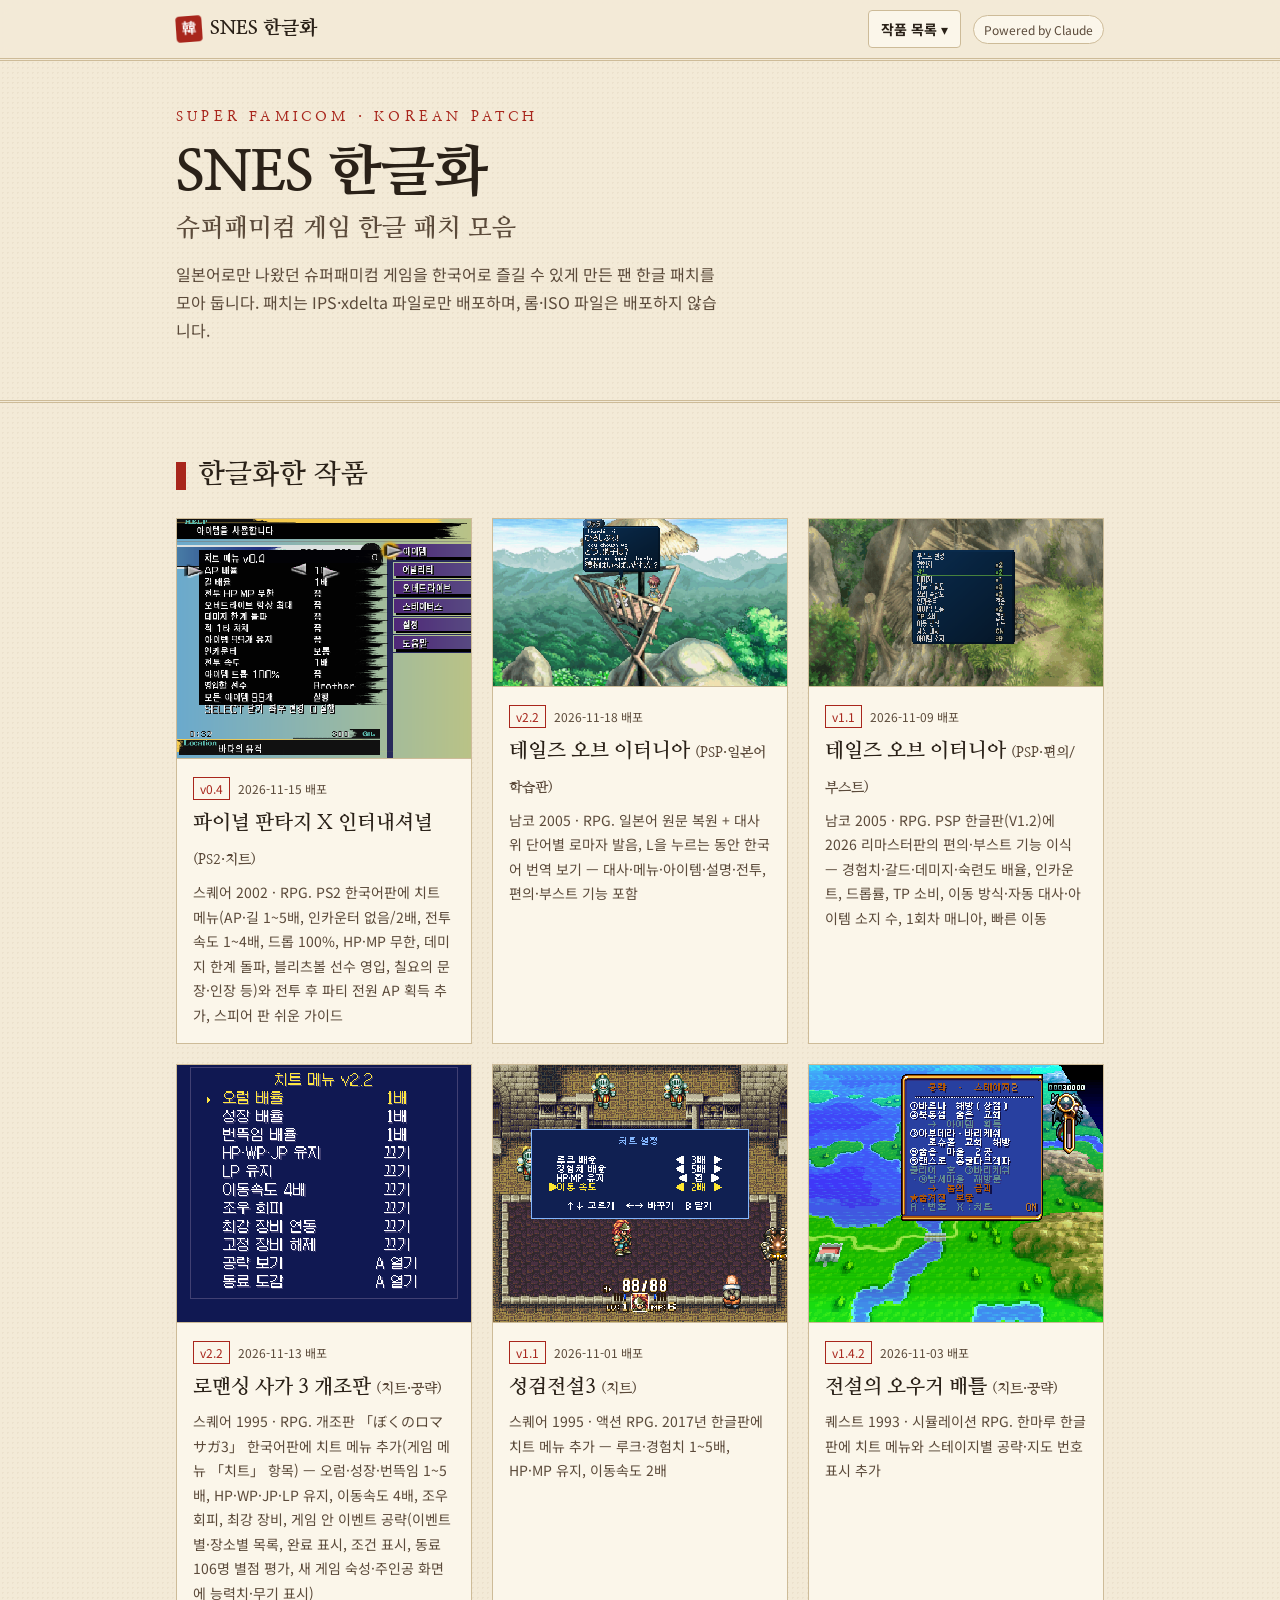
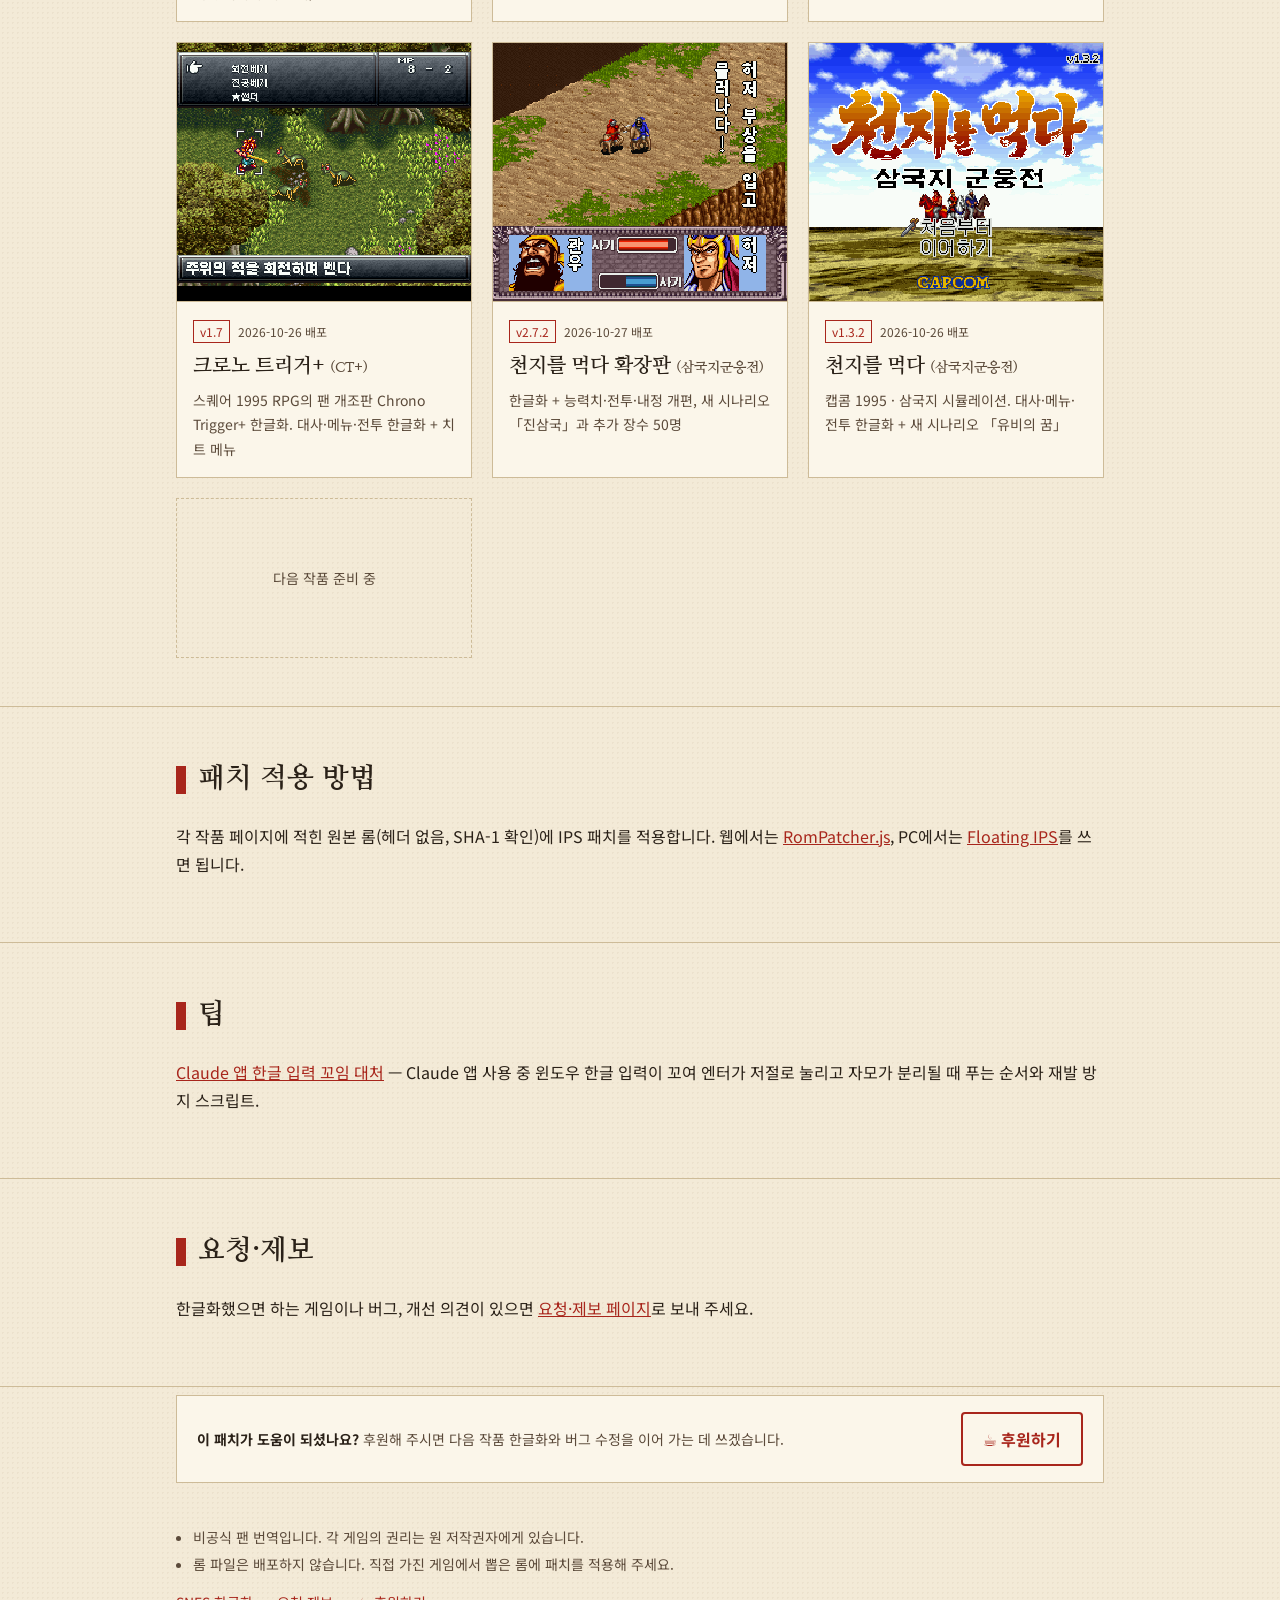
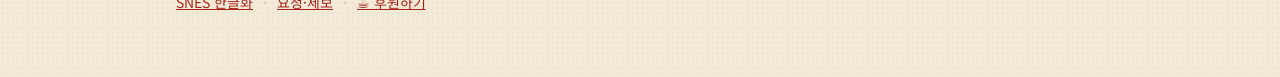
==== commit 9ceeff1d: "Tales of Eternia JP Study v2.2: fix one-line translation shift, KR bubble width Co-Authored-By: Clau" ====
--- a/index.html
+++ b/index.html
@@ -11,7 +11,7 @@
 <div class="bar"><div class="wrap">
  <a class="brand" href=""><i>韓</i><span>SNES 한글화</span></a><span class="sp"></span>
  <nav class="menu" aria-label="작품 목록"><button type="button" aria-expanded="false" aria-haspopup="true">작품 목록 ▾</button>
-  <div class="list"><h6>한글화한 작품</h6><a href="ffx/">파이널 판타지 X 인터내셔널 (PS2·치트)<small>v0.4 · 2026-11-15</small></a><a href="eternia-jp/">테일즈 오브 이터니아 (PSP·일본어 학습판)<small>v2.1 · 2026-11-18</small></a><a href="eternia/">테일즈 오브 이터니아 (PSP·편의/부스트)<small>v1.1 · 2026-11-09</small></a><a href="rs3/">로맨싱 사가 3 개조판 (치트·공략)<small>v2.2.1 · 2026-11-13</small></a><a href="seiken3/">성검전설3 (치트)<small>v1.1 · 2026-11-01</small></a><a href="ogre/">전설의 오우거 배틀 (치트·공략)<small>v1.4.2 · 2026-11-03</small></a><a href="chrono/">크로노 트리거+ (CT+)<small>v1.7 · 2026-10-26</small></a><a href="tenchi-ex/">천지를 먹다 확장판 (삼국지군웅전)<small>v2.7.2 · 2026-10-27</small></a><a href="tenchi/">천지를 먹다 (삼국지군웅전)<small>v1.3.2 · 2026-10-26</small></a><h6>팁</h6><a href="claude-ime/">Claude 앱 한글 입력 꼬임 대처<small>엔터 무한 입력 · 자모 분리</small></a><h6>참여</h6><a class="req" href="request/">요청·제보<small>한글화 요청 · 버그 제보</small></a></div></nav>
+  <div class="list"><h6>한글화한 작품</h6><a href="ffx/">파이널 판타지 X 인터내셔널 (PS2·치트)<small>v0.4 · 2026-11-15</small></a><a href="eternia-jp/">테일즈 오브 이터니아 (PSP·일본어 학습판)<small>v2.2 · 2026-11-18</small></a><a href="eternia/">테일즈 오브 이터니아 (PSP·편의/부스트)<small>v1.1 · 2026-11-09</small></a><a href="rs3/">로맨싱 사가 3 개조판 (치트·공략)<small>v2.2.1 · 2026-11-13</small></a><a href="seiken3/">성검전설3 (치트)<small>v1.1 · 2026-11-01</small></a><a href="ogre/">전설의 오우거 배틀 (치트·공략)<small>v1.4.2 · 2026-11-03</small></a><a href="chrono/">크로노 트리거+ (CT+)<small>v1.7 · 2026-10-26</small></a><a href="tenchi-ex/">천지를 먹다 확장판 (삼국지군웅전)<small>v2.7.2 · 2026-10-27</small></a><a href="tenchi/">천지를 먹다 (삼국지군웅전)<small>v1.3.2 · 2026-10-26</small></a><h6>팁</h6><a href="claude-ime/">Claude 앱 한글 입력 꼬임 대처<small>엔터 무한 입력 · 자모 분리</small></a><h6>참여</h6><a class="req" href="request/">요청·제보<small>한글화 요청 · 버그 제보</small></a></div></nav>
  <span class="visits" hidden title="누적 방문자 (GoatCounter, 최대 4시간 늦게 반영)">누적 방문 <b>-</b></span>
  <a class="pwr" href="https://claude.ai" target="_blank" rel="noopener">Powered by Claude</a>
 </div></div>
@@ -22,7 +22,7 @@
 <main>
 <section><div class="wrap"><h2>한글화한 작품</h2><div class="games"><a class="game" href="ffx/"><img src="ffx/img/menu.png" alt="파이널 판타지 X 치트 메뉴" width="512" height="416">
  <div><span class="v">v0.4</span><span class="d">2026-11-15 배포</span><h3>파이널 판타지 X 인터내셔널 <small>(PS2·치트)</small></h3><p>스퀘어 2002 · RPG. PS2 한국어판에 치트 메뉴(AP·길 1~5배, 인카운터 없음/2배, 전투 속도 1~4배, 드롭 100%, HP·MP 무한, 데미지 한계 돌파, 블리츠볼 선수 영입, 칠요의 문장·인장 등)와 전투 후 파티 전원 AP 획득 추가, 스피어 판 쉬운 가이드</p></div></a><a class="game" href="eternia-jp/"><img src="eternia-jp/img/hero.png" alt="테일즈 오브 이터니아 일본어 학습판 대화창" width="480" height="272">
- <div><span class="v">v2.1</span><span class="d">2026-11-18 배포</span><h3>테일즈 오브 이터니아 <small>(PSP·일본어 학습판)</small></h3><p>남코 2005 · RPG. 일본어 원문 복원 + 대사 위 단어별 로마자 발음, L을 누르는 동안 한국어 번역 보기 — 대사·메뉴·아이템·설명·전투, 편의·부스트 기능 포함</p></div></a><a class="game" href="eternia/"><img src="eternia/img/menu.png" alt="테일즈 오브 이터니아 부스트 설정 메뉴" width="480" height="272">
+ <div><span class="v">v2.2</span><span class="d">2026-11-18 배포</span><h3>테일즈 오브 이터니아 <small>(PSP·일본어 학습판)</small></h3><p>남코 2005 · RPG. 일본어 원문 복원 + 대사 위 단어별 로마자 발음, L을 누르는 동안 한국어 번역 보기 — 대사·메뉴·아이템·설명·전투, 편의·부스트 기능 포함</p></div></a><a class="game" href="eternia/"><img src="eternia/img/menu.png" alt="테일즈 오브 이터니아 부스트 설정 메뉴" width="480" height="272">
  <div><span class="v">v1.1</span><span class="d">2026-11-09 배포</span><h3>테일즈 오브 이터니아 <small>(PSP·편의/부스트)</small></h3><p>남코 2005 · RPG. PSP 한글판(V1.2)에 2026 리마스터판의 편의·부스트 기능 이식 — 경험치·갈드·데미지·숙련도 배율, 인카운트, 드롭률, TP 소비, 이동 방식·자동 대사·아이템 소지 수, 1회차 매니아, 빠른 이동</p></div></a><a class="game" href="rs3/"><img src="rs3/img/menu.png" alt="로맨싱 사가 3 개조판 치트 메뉴" width="256" height="224">
  <div><span class="v">v2.2</span><span class="d">2026-11-13 배포</span><h3>로맨싱 사가 3 개조판 <small>(치트·공략)</small></h3><p>스퀘어 1995 · RPG. 개조판 「ぼくのロマサガ3」 한국어판에 치트 메뉴 추가(게임 메뉴 「치트」 항목) — 오럼·성장·번뜩임 1~5배, HP·WP·JP·LP 유지, 이동속도 4배, 조우 회피, 최강 장비, 게임 안 이벤트 공략(이벤트별·장소별 목록, 완료 표시, 조건 표시, 동료 106명 별점 평가, 새 게임 숙성·주인공 화면에 능력치·무기 표시)</p></div></a><a class="game" href="seiken3/"><img src="seiken3/img/menu.png" alt="성검전설3 치트 메뉴" width="256" height="224">
  <div><span class="v">v1.1</span><span class="d">2026-11-01 배포</span><h3>성검전설3 <small>(치트)</small></h3><p>스퀘어 1995 · 액션 RPG. 2017년 한글판에 치트 메뉴 추가 — 루크·경험치 1~5배, HP·MP 유지, 이동속도 2배</p></div></a><a class="game" href="ogre/"><img src="ogre/img/guide.png" alt="전설의 오우거 배틀 공략 화면" width="256" height="224">
--- a/assets/style.css
+++ b/assets/style.css
@@ -37,6 +37,7 @@
 .dream th{width:5.5em;color:var(--red);font-family:"Nanum Myeongjo",serif}
 .shots{display:grid;grid-template-columns:repeat(4,1fr);gap:14px}
 .shots figure{margin:0}.shots img{width:100%;height:auto;image-rendering:pixelated;border:1px solid var(--line);display:block}
+.shots figure.wide{grid-column:span 2}
 .shots figcaption{font-size:13px;color:var(--ink2);text-align:center;margin-top:4px}
 .steps{list-style:none;padding:0;margin:0;counter-reset:s;display:grid;gap:14px}
 .steps li{counter-increment:s;background:var(--card);border:1px solid var(--line);padding:16px 18px 16px 70px;position:relative}
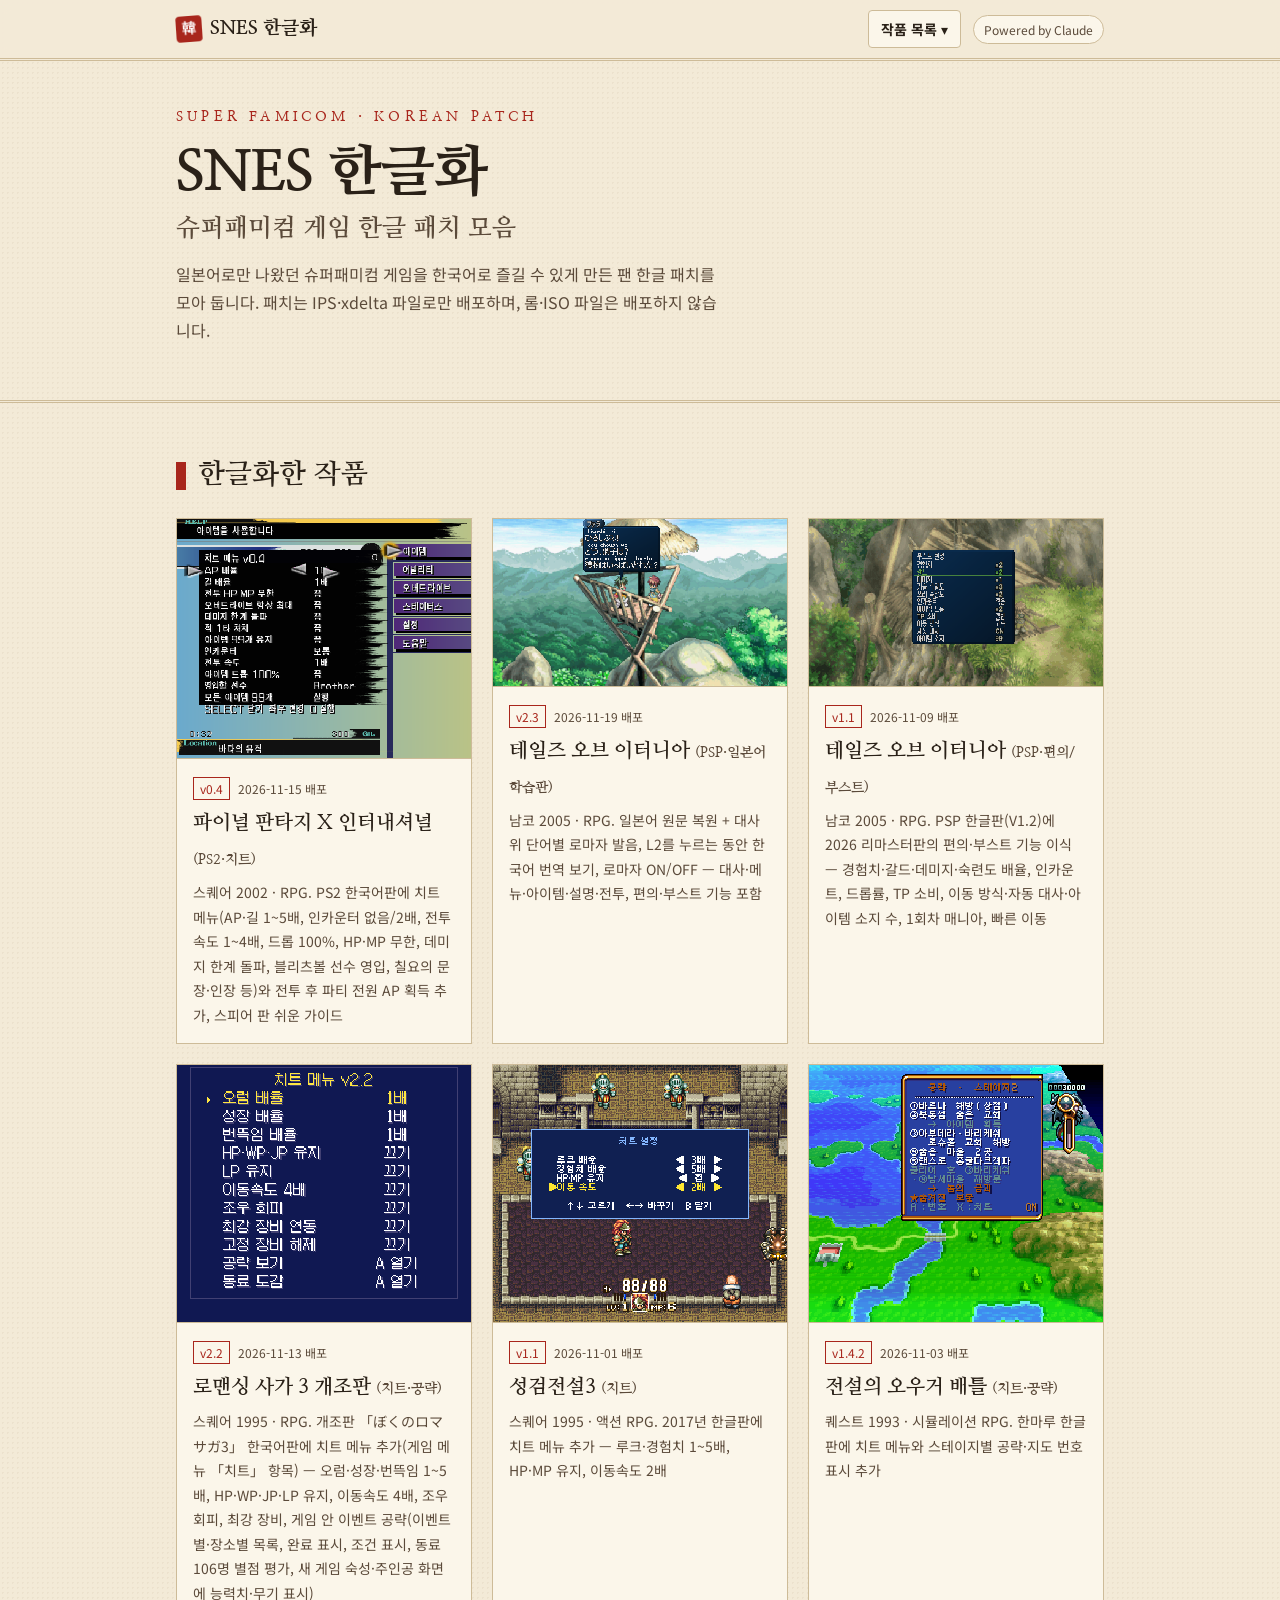
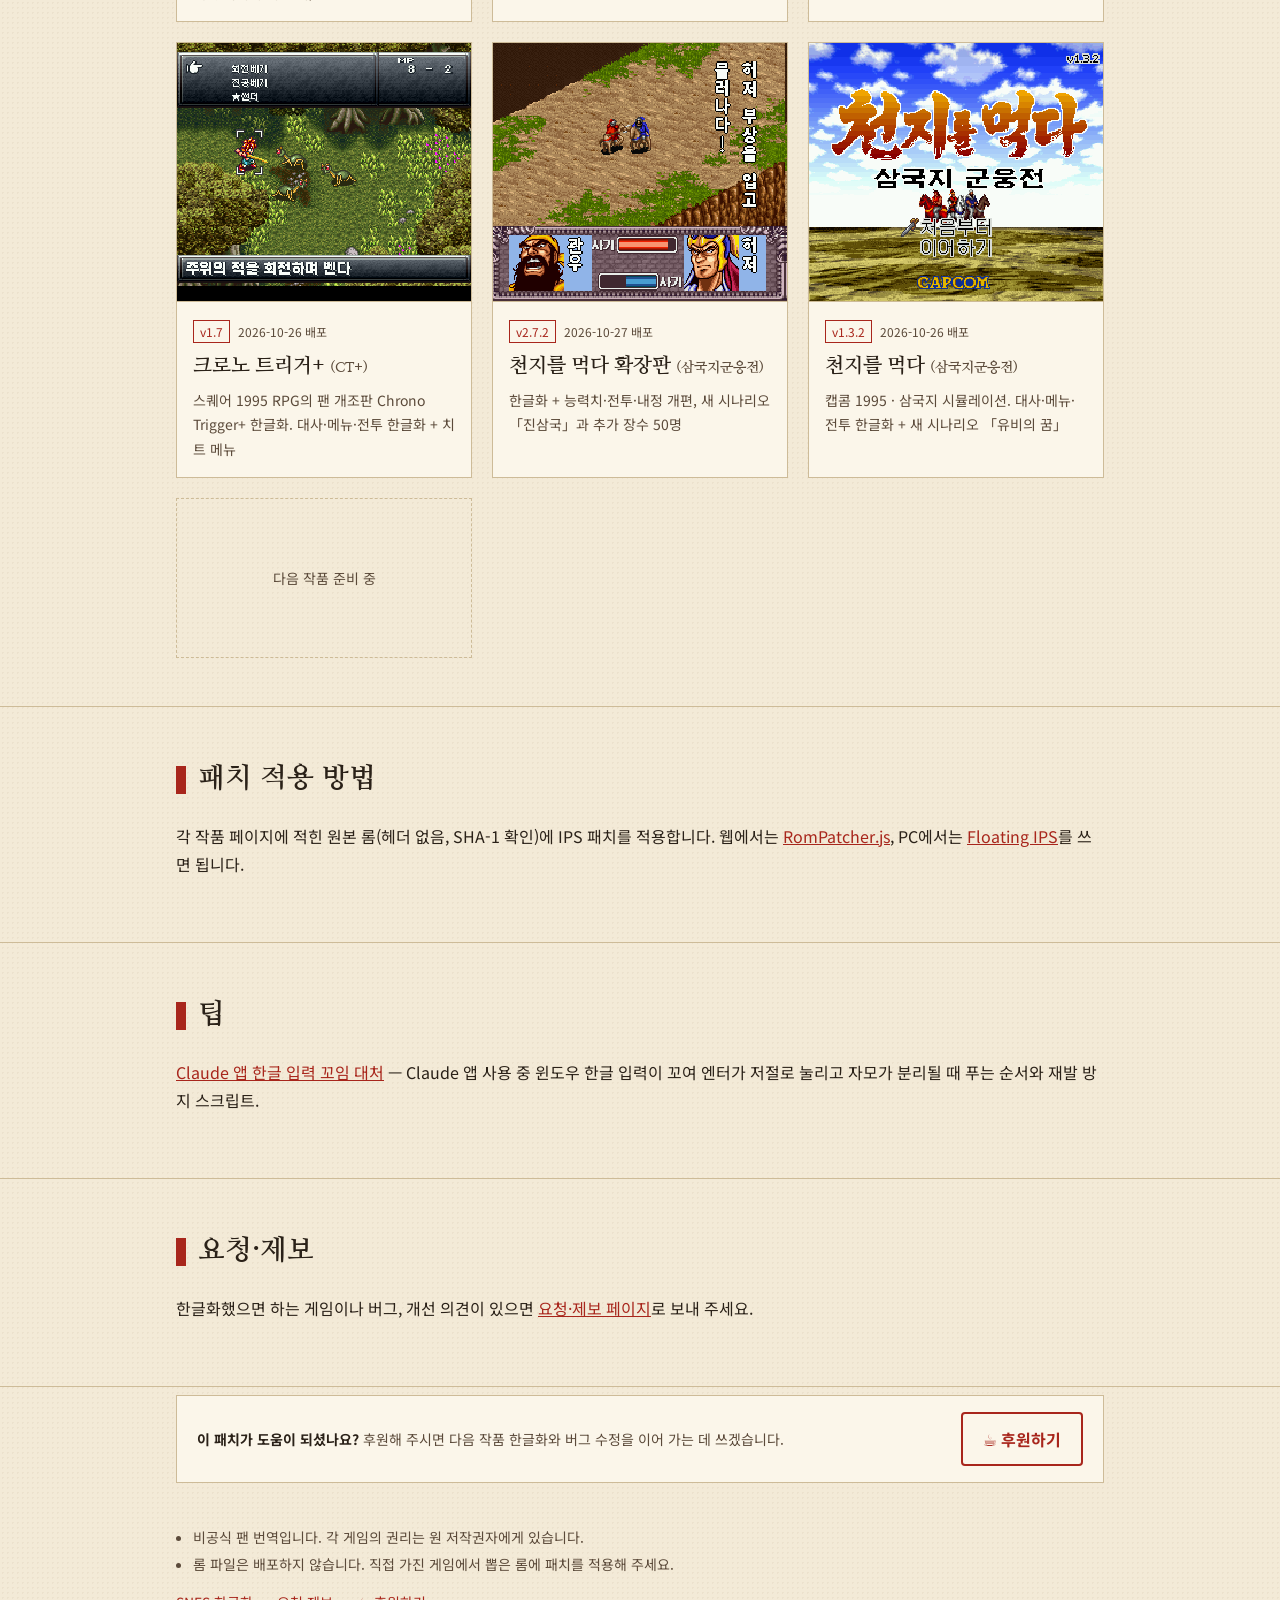
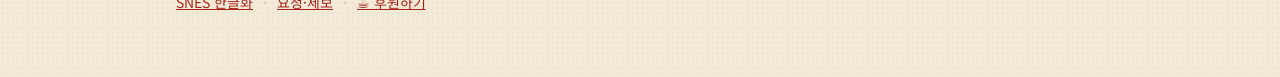
==== commit 4d0ba107: "Tales of Eternia JP Study v2.3: Korean view on L2, romaji on/off option Co-Authored-By: Claude Opus " ====
--- a/index.html
+++ b/index.html
@@ -11,7 +11,7 @@
 <div class="bar"><div class="wrap">
  <a class="brand" href=""><i>韓</i><span>SNES 한글화</span></a><span class="sp"></span>
  <nav class="menu" aria-label="작품 목록"><button type="button" aria-expanded="false" aria-haspopup="true">작품 목록 ▾</button>
-  <div class="list"><h6>한글화한 작품</h6><a href="ffx/">파이널 판타지 X 인터내셔널 (PS2·치트)<small>v0.4 · 2026-11-15</small></a><a href="eternia-jp/">테일즈 오브 이터니아 (PSP·일본어 학습판)<small>v2.2 · 2026-11-18</small></a><a href="eternia/">테일즈 오브 이터니아 (PSP·편의/부스트)<small>v1.1 · 2026-11-09</small></a><a href="rs3/">로맨싱 사가 3 개조판 (치트·공략)<small>v2.2.1 · 2026-11-13</small></a><a href="seiken3/">성검전설3 (치트)<small>v1.1 · 2026-11-01</small></a><a href="ogre/">전설의 오우거 배틀 (치트·공략)<small>v1.4.2 · 2026-11-03</small></a><a href="chrono/">크로노 트리거+ (CT+)<small>v1.7 · 2026-10-26</small></a><a href="tenchi-ex/">천지를 먹다 확장판 (삼국지군웅전)<small>v2.7.2 · 2026-10-27</small></a><a href="tenchi/">천지를 먹다 (삼국지군웅전)<small>v1.3.2 · 2026-10-26</small></a><h6>팁</h6><a href="claude-ime/">Claude 앱 한글 입력 꼬임 대처<small>엔터 무한 입력 · 자모 분리</small></a><h6>참여</h6><a class="req" href="request/">요청·제보<small>한글화 요청 · 버그 제보</small></a></div></nav>
+  <div class="list"><h6>한글화한 작품</h6><a href="ffx/">파이널 판타지 X 인터내셔널 (PS2·치트)<small>v0.4 · 2026-11-15</small></a><a href="eternia-jp/">테일즈 오브 이터니아 (PSP·일본어 학습판)<small>v2.3 · 2026-11-19</small></a><a href="eternia/">테일즈 오브 이터니아 (PSP·편의/부스트)<small>v1.1 · 2026-11-09</small></a><a href="rs3/">로맨싱 사가 3 개조판 (치트·공략)<small>v2.2.1 · 2026-11-13</small></a><a href="seiken3/">성검전설3 (치트)<small>v1.1 · 2026-11-01</small></a><a href="ogre/">전설의 오우거 배틀 (치트·공략)<small>v1.4.2 · 2026-11-03</small></a><a href="chrono/">크로노 트리거+ (CT+)<small>v1.7 · 2026-10-26</small></a><a href="tenchi-ex/">천지를 먹다 확장판 (삼국지군웅전)<small>v2.7.2 · 2026-10-27</small></a><a href="tenchi/">천지를 먹다 (삼국지군웅전)<small>v1.3.2 · 2026-10-26</small></a><h6>팁</h6><a href="claude-ime/">Claude 앱 한글 입력 꼬임 대처<small>엔터 무한 입력 · 자모 분리</small></a><h6>참여</h6><a class="req" href="request/">요청·제보<small>한글화 요청 · 버그 제보</small></a></div></nav>
  <span class="visits" hidden title="누적 방문자 (GoatCounter, 최대 4시간 늦게 반영)">누적 방문 <b>-</b></span>
  <a class="pwr" href="https://claude.ai" target="_blank" rel="noopener">Powered by Claude</a>
 </div></div>
@@ -22,7 +22,7 @@
 <main>
 <section><div class="wrap"><h2>한글화한 작품</h2><div class="games"><a class="game" href="ffx/"><img src="ffx/img/menu.png" alt="파이널 판타지 X 치트 메뉴" width="512" height="416">
  <div><span class="v">v0.4</span><span class="d">2026-11-15 배포</span><h3>파이널 판타지 X 인터내셔널 <small>(PS2·치트)</small></h3><p>스퀘어 2002 · RPG. PS2 한국어판에 치트 메뉴(AP·길 1~5배, 인카운터 없음/2배, 전투 속도 1~4배, 드롭 100%, HP·MP 무한, 데미지 한계 돌파, 블리츠볼 선수 영입, 칠요의 문장·인장 등)와 전투 후 파티 전원 AP 획득 추가, 스피어 판 쉬운 가이드</p></div></a><a class="game" href="eternia-jp/"><img src="eternia-jp/img/hero.png" alt="테일즈 오브 이터니아 일본어 학습판 대화창" width="480" height="272">
- <div><span class="v">v2.2</span><span class="d">2026-11-18 배포</span><h3>테일즈 오브 이터니아 <small>(PSP·일본어 학습판)</small></h3><p>남코 2005 · RPG. 일본어 원문 복원 + 대사 위 단어별 로마자 발음, L을 누르는 동안 한국어 번역 보기 — 대사·메뉴·아이템·설명·전투, 편의·부스트 기능 포함</p></div></a><a class="game" href="eternia/"><img src="eternia/img/menu.png" alt="테일즈 오브 이터니아 부스트 설정 메뉴" width="480" height="272">
+ <div><span class="v">v2.3</span><span class="d">2026-11-19 배포</span><h3>테일즈 오브 이터니아 <small>(PSP·일본어 학습판)</small></h3><p>남코 2005 · RPG. 일본어 원문 복원 + 대사 위 단어별 로마자 발음, L2를 누르는 동안 한국어 번역 보기, 로마자 ON/OFF — 대사·메뉴·아이템·설명·전투, 편의·부스트 기능 포함</p></div></a><a class="game" href="eternia/"><img src="eternia/img/menu.png" alt="테일즈 오브 이터니아 부스트 설정 메뉴" width="480" height="272">
  <div><span class="v">v1.1</span><span class="d">2026-11-09 배포</span><h3>테일즈 오브 이터니아 <small>(PSP·편의/부스트)</small></h3><p>남코 2005 · RPG. PSP 한글판(V1.2)에 2026 리마스터판의 편의·부스트 기능 이식 — 경험치·갈드·데미지·숙련도 배율, 인카운트, 드롭률, TP 소비, 이동 방식·자동 대사·아이템 소지 수, 1회차 매니아, 빠른 이동</p></div></a><a class="game" href="rs3/"><img src="rs3/img/menu.png" alt="로맨싱 사가 3 개조판 치트 메뉴" width="256" height="224">
  <div><span class="v">v2.2</span><span class="d">2026-11-13 배포</span><h3>로맨싱 사가 3 개조판 <small>(치트·공략)</small></h3><p>스퀘어 1995 · RPG. 개조판 「ぼくのロマサガ3」 한국어판에 치트 메뉴 추가(게임 메뉴 「치트」 항목) — 오럼·성장·번뜩임 1~5배, HP·WP·JP·LP 유지, 이동속도 4배, 조우 회피, 최강 장비, 게임 안 이벤트 공략(이벤트별·장소별 목록, 완료 표시, 조건 표시, 동료 106명 별점 평가, 새 게임 숙성·주인공 화면에 능력치·무기 표시)</p></div></a><a class="game" href="seiken3/"><img src="seiken3/img/menu.png" alt="성검전설3 치트 메뉴" width="256" height="224">
  <div><span class="v">v1.1</span><span class="d">2026-11-01 배포</span><h3>성검전설3 <small>(치트)</small></h3><p>스퀘어 1995 · 액션 RPG. 2017년 한글판에 치트 메뉴 추가 — 루크·경험치 1~5배, HP·MP 유지, 이동속도 2배</p></div></a><a class="game" href="ogre/"><img src="ogre/img/guide.png" alt="전설의 오우거 배틀 공략 화면" width="256" height="224">
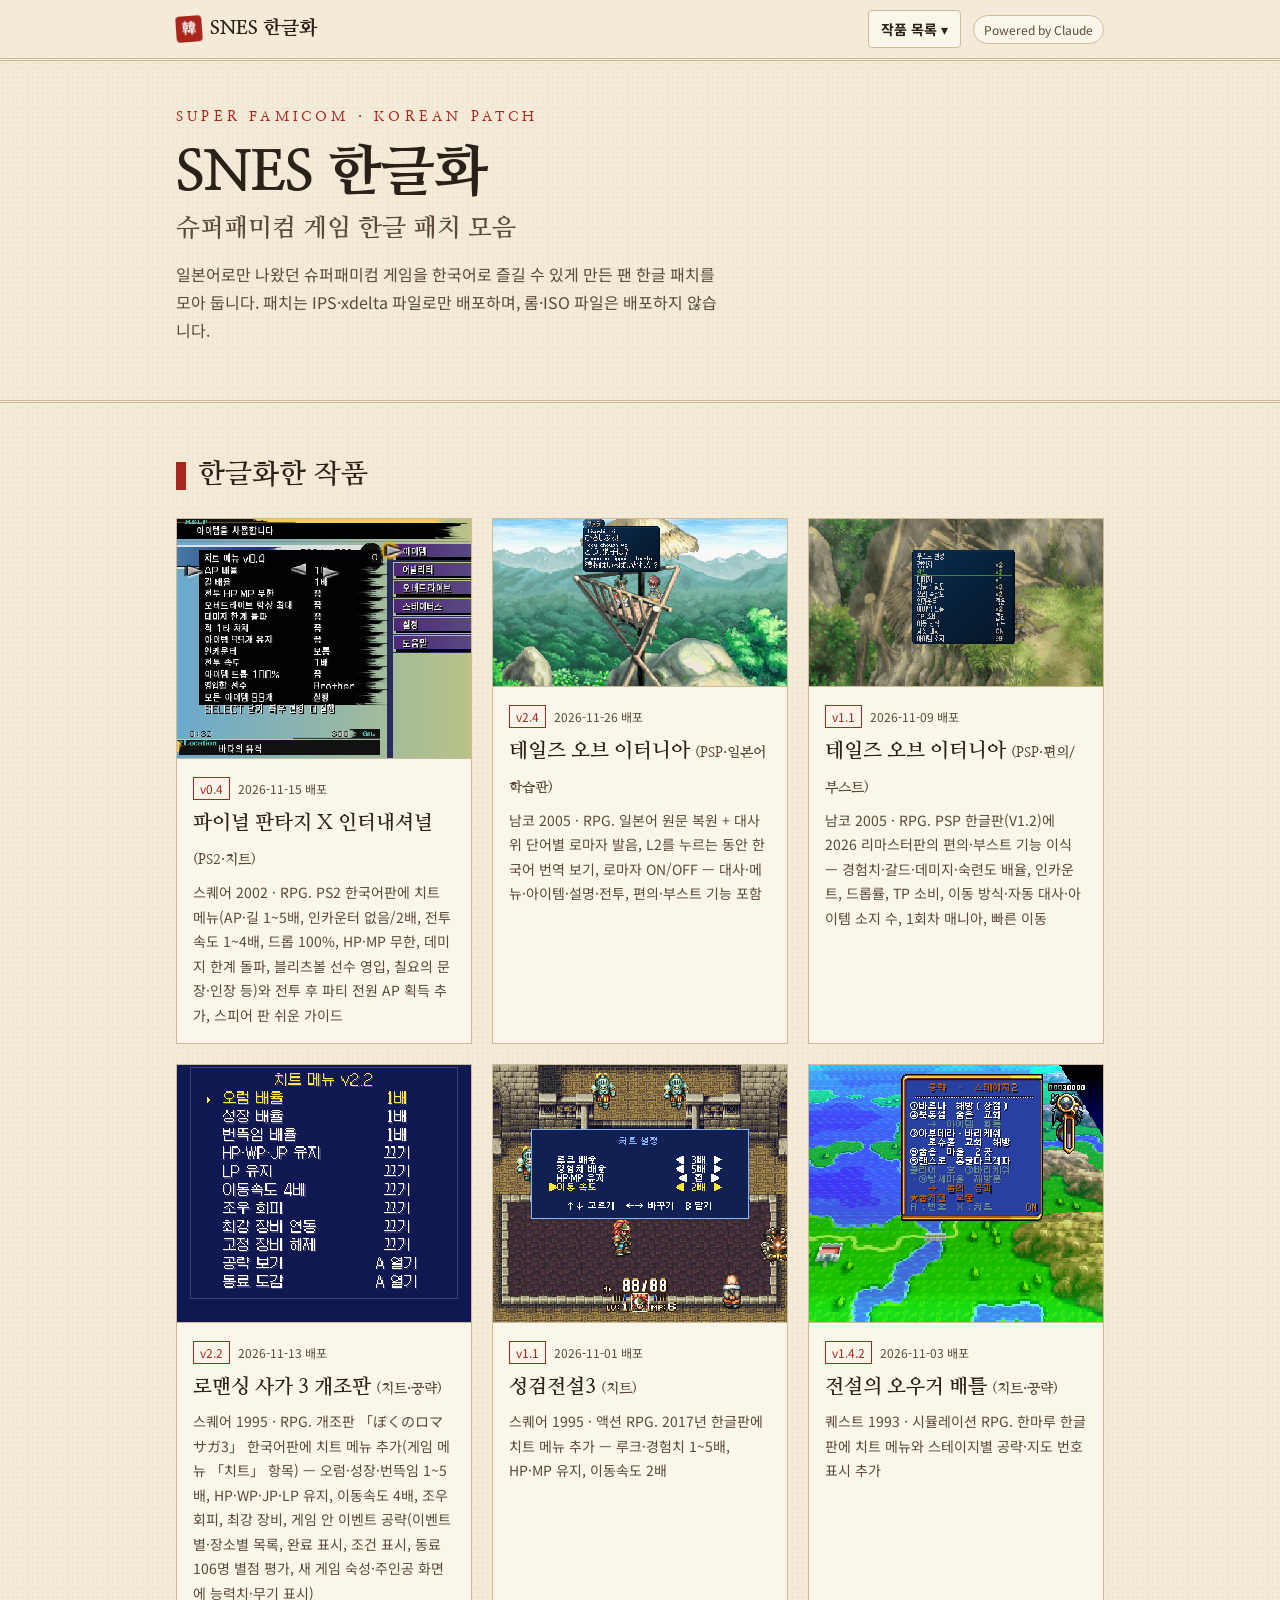
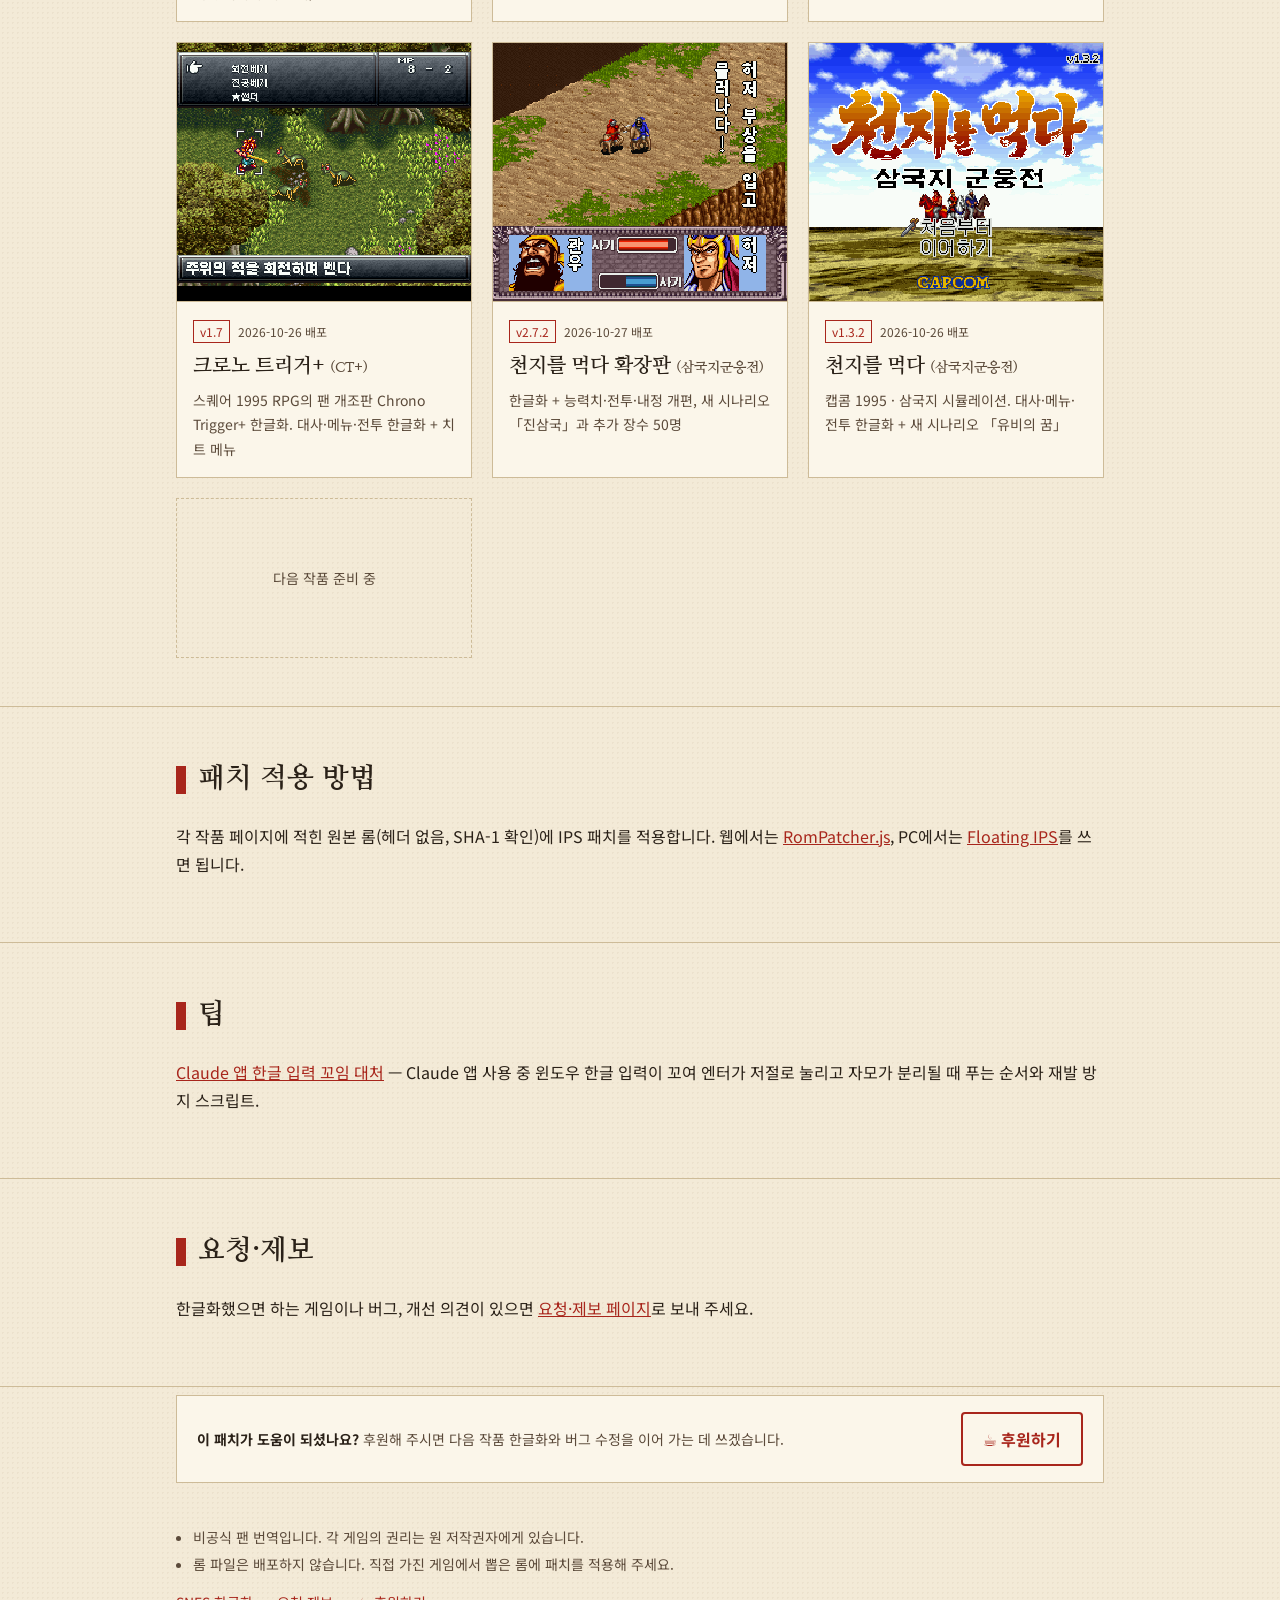
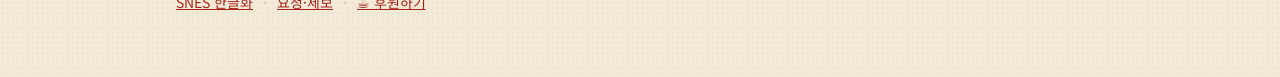
==== commit 532f1d86: "Tales of Eternia JP Study v2.4: shop/menu text fixes, Korean-save names, arts descriptions Co-Author" ====
--- a/index.html
+++ b/index.html
@@ -11,7 +11,7 @@
 <div class="bar"><div class="wrap">
  <a class="brand" href=""><i>韓</i><span>SNES 한글화</span></a><span class="sp"></span>
  <nav class="menu" aria-label="작품 목록"><button type="button" aria-expanded="false" aria-haspopup="true">작품 목록 ▾</button>
-  <div class="list"><h6>한글화한 작품</h6><a href="ffx/">파이널 판타지 X 인터내셔널 (PS2·치트)<small>v0.4 · 2026-11-15</small></a><a href="eternia-jp/">테일즈 오브 이터니아 (PSP·일본어 학습판)<small>v2.3 · 2026-11-19</small></a><a href="eternia/">테일즈 오브 이터니아 (PSP·편의/부스트)<small>v1.1 · 2026-11-09</small></a><a href="rs3/">로맨싱 사가 3 개조판 (치트·공략)<small>v2.2.1 · 2026-11-13</small></a><a href="seiken3/">성검전설3 (치트)<small>v1.1 · 2026-11-01</small></a><a href="ogre/">전설의 오우거 배틀 (치트·공략)<small>v1.4.2 · 2026-11-03</small></a><a href="chrono/">크로노 트리거+ (CT+)<small>v1.7 · 2026-10-26</small></a><a href="tenchi-ex/">천지를 먹다 확장판 (삼국지군웅전)<small>v2.7.2 · 2026-10-27</small></a><a href="tenchi/">천지를 먹다 (삼국지군웅전)<small>v1.3.2 · 2026-10-26</small></a><h6>팁</h6><a href="claude-ime/">Claude 앱 한글 입력 꼬임 대처<small>엔터 무한 입력 · 자모 분리</small></a><h6>참여</h6><a class="req" href="request/">요청·제보<small>한글화 요청 · 버그 제보</small></a></div></nav>
+  <div class="list"><h6>한글화한 작품</h6><a href="ffx/">파이널 판타지 X 인터내셔널 (PS2·치트)<small>v0.4 · 2026-11-15</small></a><a href="eternia-jp/">테일즈 오브 이터니아 (PSP·일본어 학습판)<small>v2.4 · 2026-11-26</small></a><a href="eternia/">테일즈 오브 이터니아 (PSP·편의/부스트)<small>v1.1 · 2026-11-09</small></a><a href="rs3/">로맨싱 사가 3 개조판 (치트·공략)<small>v2.2.1 · 2026-11-13</small></a><a href="seiken3/">성검전설3 (치트)<small>v1.1 · 2026-11-01</small></a><a href="ogre/">전설의 오우거 배틀 (치트·공략)<small>v1.4.2 · 2026-11-03</small></a><a href="chrono/">크로노 트리거+ (CT+)<small>v1.7 · 2026-10-26</small></a><a href="tenchi-ex/">천지를 먹다 확장판 (삼국지군웅전)<small>v2.7.2 · 2026-10-27</small></a><a href="tenchi/">천지를 먹다 (삼국지군웅전)<small>v1.3.2 · 2026-10-26</small></a><h6>팁</h6><a href="claude-ime/">Claude 앱 한글 입력 꼬임 대처<small>엔터 무한 입력 · 자모 분리</small></a><h6>참여</h6><a class="req" href="request/">요청·제보<small>한글화 요청 · 버그 제보</small></a></div></nav>
  <span class="visits" hidden title="누적 방문자 (GoatCounter, 최대 4시간 늦게 반영)">누적 방문 <b>-</b></span>
  <a class="pwr" href="https://claude.ai" target="_blank" rel="noopener">Powered by Claude</a>
 </div></div>
@@ -22,7 +22,7 @@
 <main>
 <section><div class="wrap"><h2>한글화한 작품</h2><div class="games"><a class="game" href="ffx/"><img src="ffx/img/menu.png" alt="파이널 판타지 X 치트 메뉴" width="512" height="416">
  <div><span class="v">v0.4</span><span class="d">2026-11-15 배포</span><h3>파이널 판타지 X 인터내셔널 <small>(PS2·치트)</small></h3><p>스퀘어 2002 · RPG. PS2 한국어판에 치트 메뉴(AP·길 1~5배, 인카운터 없음/2배, 전투 속도 1~4배, 드롭 100%, HP·MP 무한, 데미지 한계 돌파, 블리츠볼 선수 영입, 칠요의 문장·인장 등)와 전투 후 파티 전원 AP 획득 추가, 스피어 판 쉬운 가이드</p></div></a><a class="game" href="eternia-jp/"><img src="eternia-jp/img/hero.png" alt="테일즈 오브 이터니아 일본어 학습판 대화창" width="480" height="272">
- <div><span class="v">v2.3</span><span class="d">2026-11-19 배포</span><h3>테일즈 오브 이터니아 <small>(PSP·일본어 학습판)</small></h3><p>남코 2005 · RPG. 일본어 원문 복원 + 대사 위 단어별 로마자 발음, L2를 누르는 동안 한국어 번역 보기, 로마자 ON/OFF — 대사·메뉴·아이템·설명·전투, 편의·부스트 기능 포함</p></div></a><a class="game" href="eternia/"><img src="eternia/img/menu.png" alt="테일즈 오브 이터니아 부스트 설정 메뉴" width="480" height="272">
+ <div><span class="v">v2.4</span><span class="d">2026-11-26 배포</span><h3>테일즈 오브 이터니아 <small>(PSP·일본어 학습판)</small></h3><p>남코 2005 · RPG. 일본어 원문 복원 + 대사 위 단어별 로마자 발음, L2를 누르는 동안 한국어 번역 보기, 로마자 ON/OFF — 대사·메뉴·아이템·설명·전투, 편의·부스트 기능 포함</p></div></a><a class="game" href="eternia/"><img src="eternia/img/menu.png" alt="테일즈 오브 이터니아 부스트 설정 메뉴" width="480" height="272">
  <div><span class="v">v1.1</span><span class="d">2026-11-09 배포</span><h3>테일즈 오브 이터니아 <small>(PSP·편의/부스트)</small></h3><p>남코 2005 · RPG. PSP 한글판(V1.2)에 2026 리마스터판의 편의·부스트 기능 이식 — 경험치·갈드·데미지·숙련도 배율, 인카운트, 드롭률, TP 소비, 이동 방식·자동 대사·아이템 소지 수, 1회차 매니아, 빠른 이동</p></div></a><a class="game" href="rs3/"><img src="rs3/img/menu.png" alt="로맨싱 사가 3 개조판 치트 메뉴" width="256" height="224">
  <div><span class="v">v2.2</span><span class="d">2026-11-13 배포</span><h3>로맨싱 사가 3 개조판 <small>(치트·공략)</small></h3><p>스퀘어 1995 · RPG. 개조판 「ぼくのロマサガ3」 한국어판에 치트 메뉴 추가(게임 메뉴 「치트」 항목) — 오럼·성장·번뜩임 1~5배, HP·WP·JP·LP 유지, 이동속도 4배, 조우 회피, 최강 장비, 게임 안 이벤트 공략(이벤트별·장소별 목록, 완료 표시, 조건 표시, 동료 106명 별점 평가, 새 게임 숙성·주인공 화면에 능력치·무기 표시)</p></div></a><a class="game" href="seiken3/"><img src="seiken3/img/menu.png" alt="성검전설3 치트 메뉴" width="256" height="224">
  <div><span class="v">v1.1</span><span class="d">2026-11-01 배포</span><h3>성검전설3 <small>(치트)</small></h3><p>스퀘어 1995 · 액션 RPG. 2017년 한글판에 치트 메뉴 추가 — 루크·경험치 1~5배, HP·MP 유지, 이동속도 2배</p></div></a><a class="game" href="ogre/"><img src="ogre/img/guide.png" alt="전설의 오우거 배틀 공략 화면" width="256" height="224">
